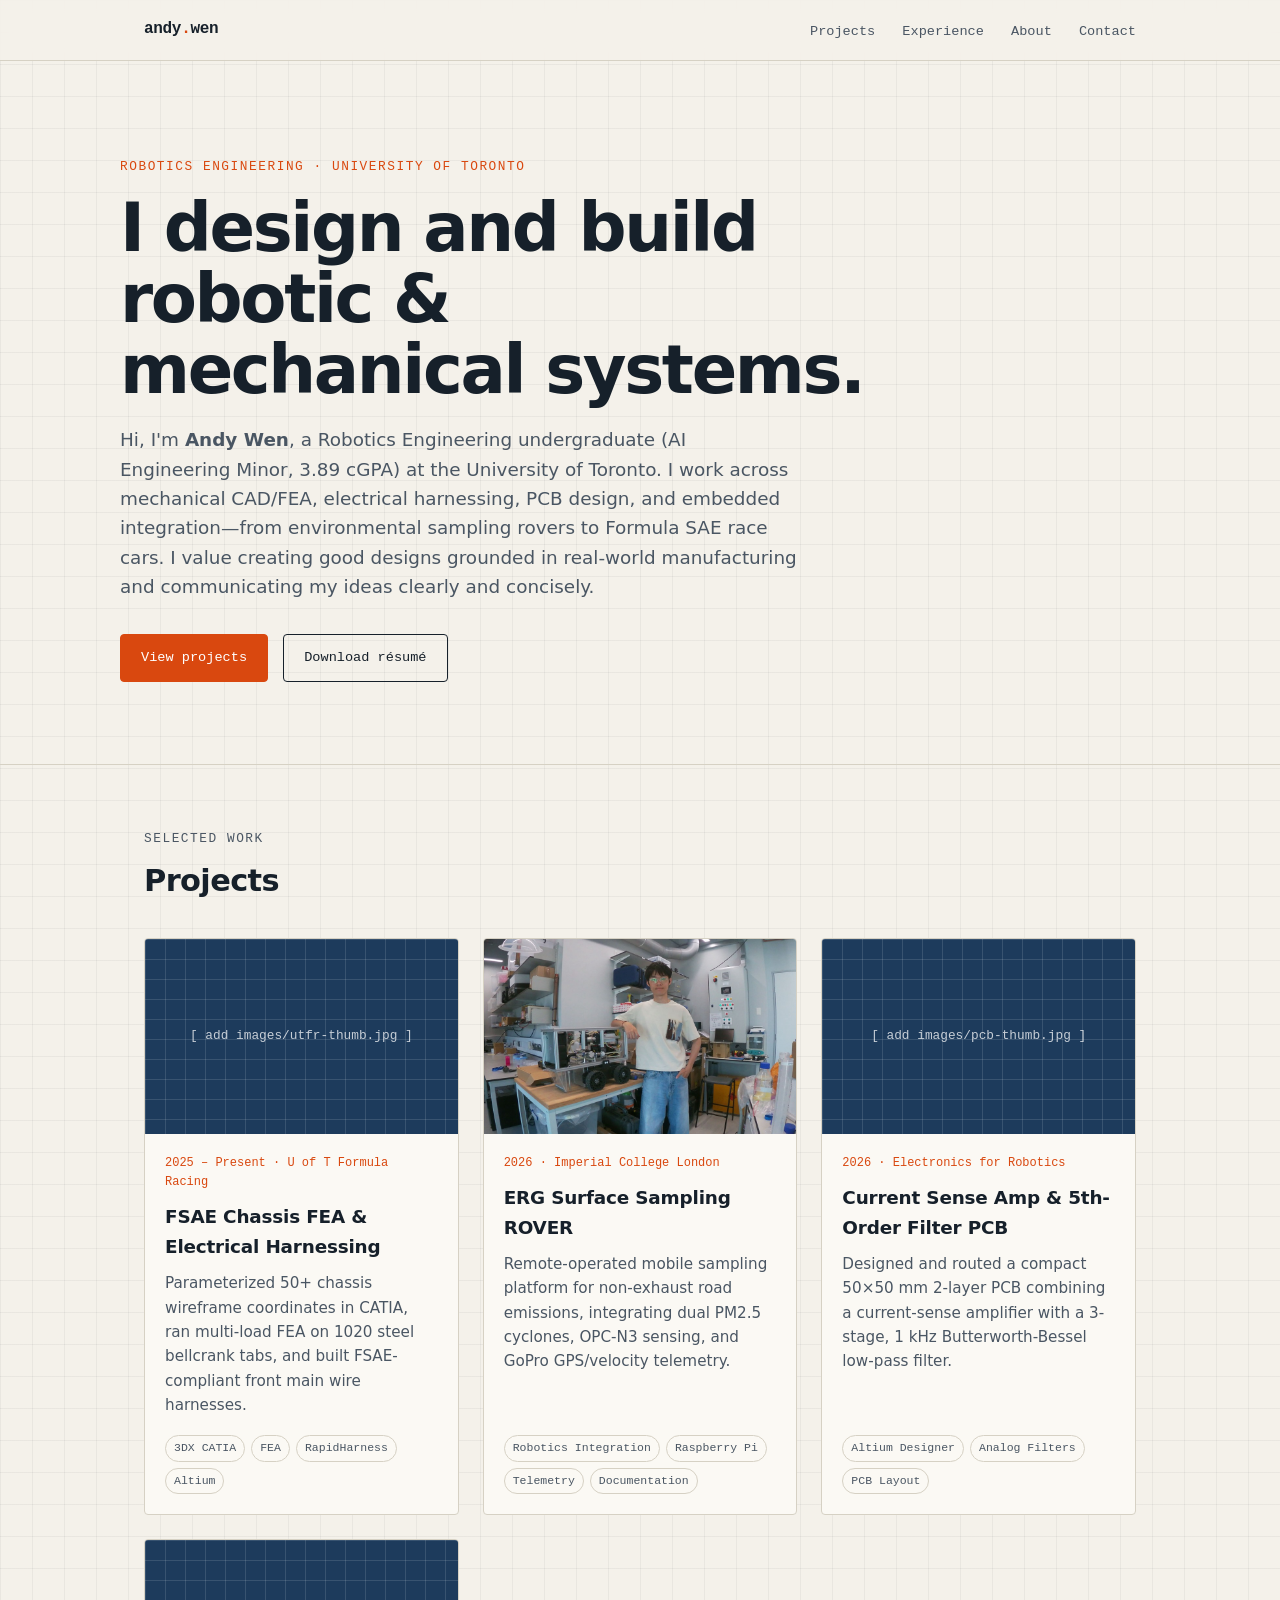
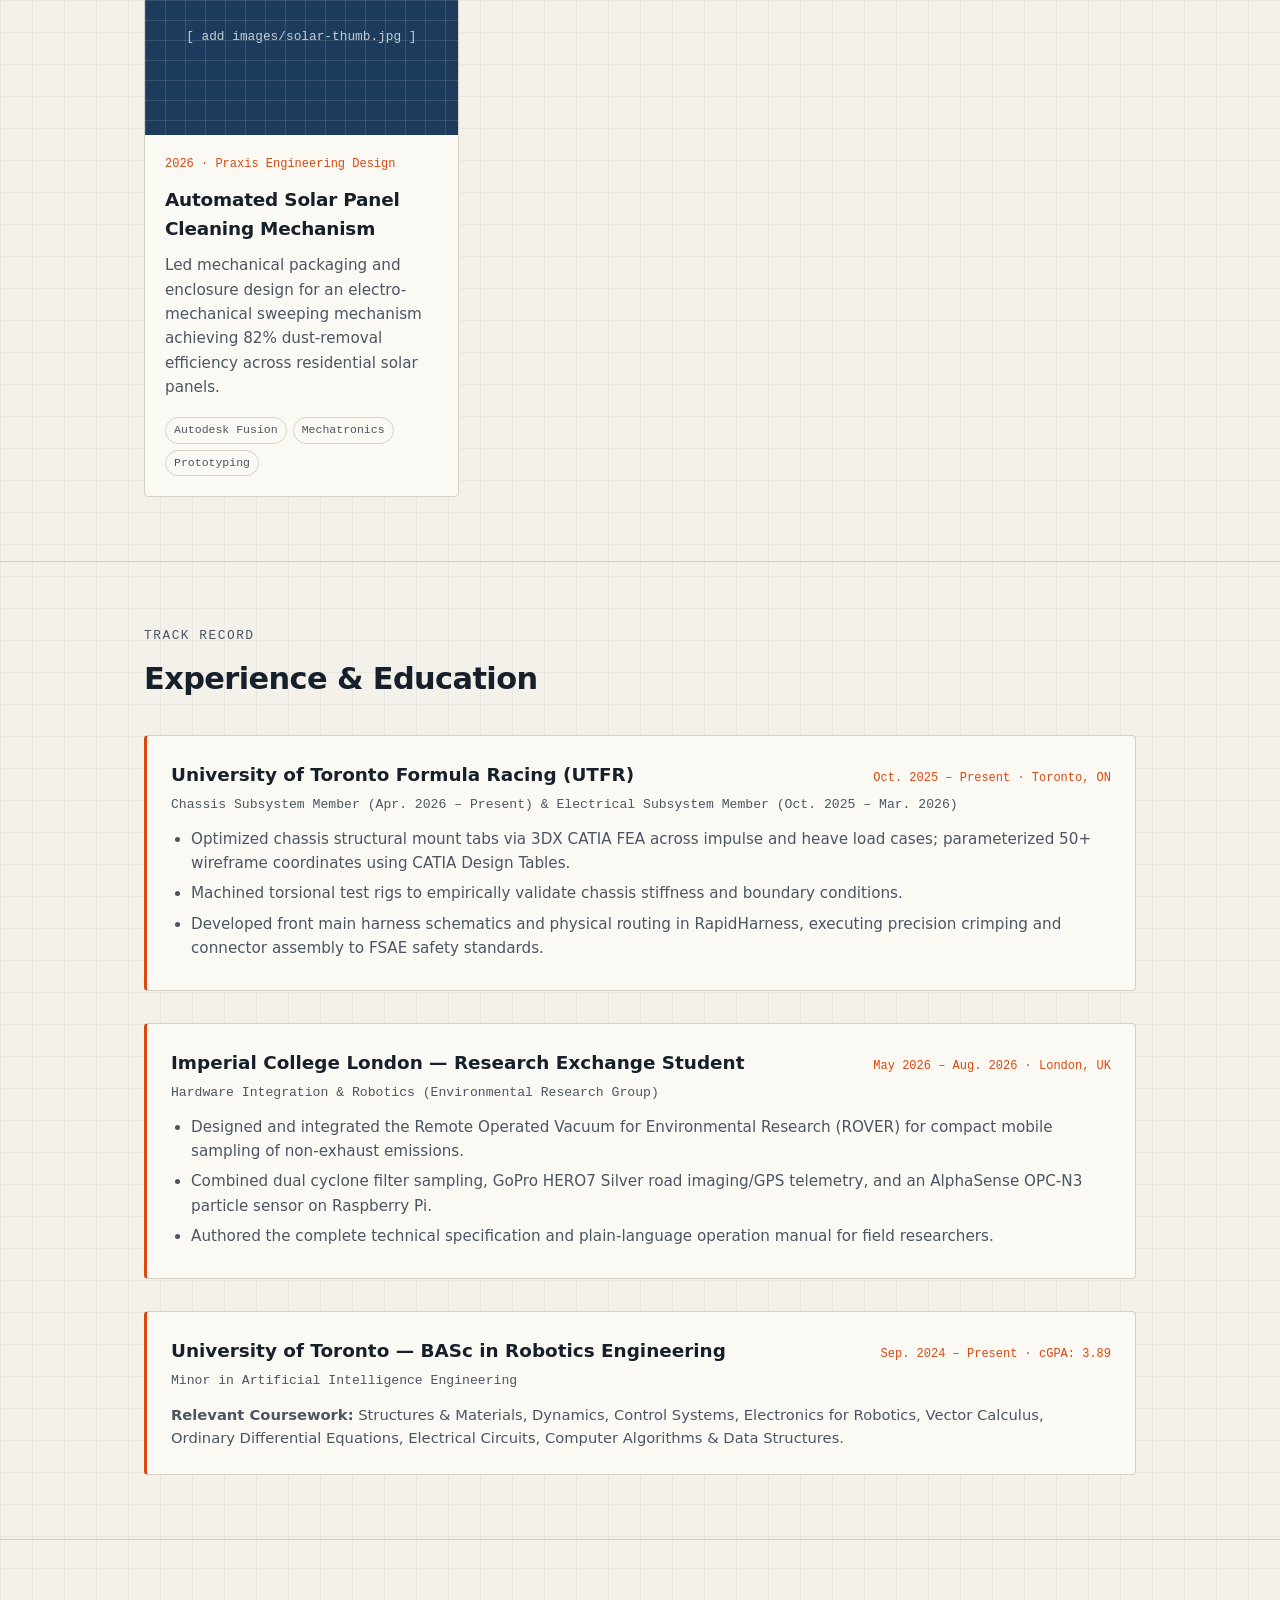
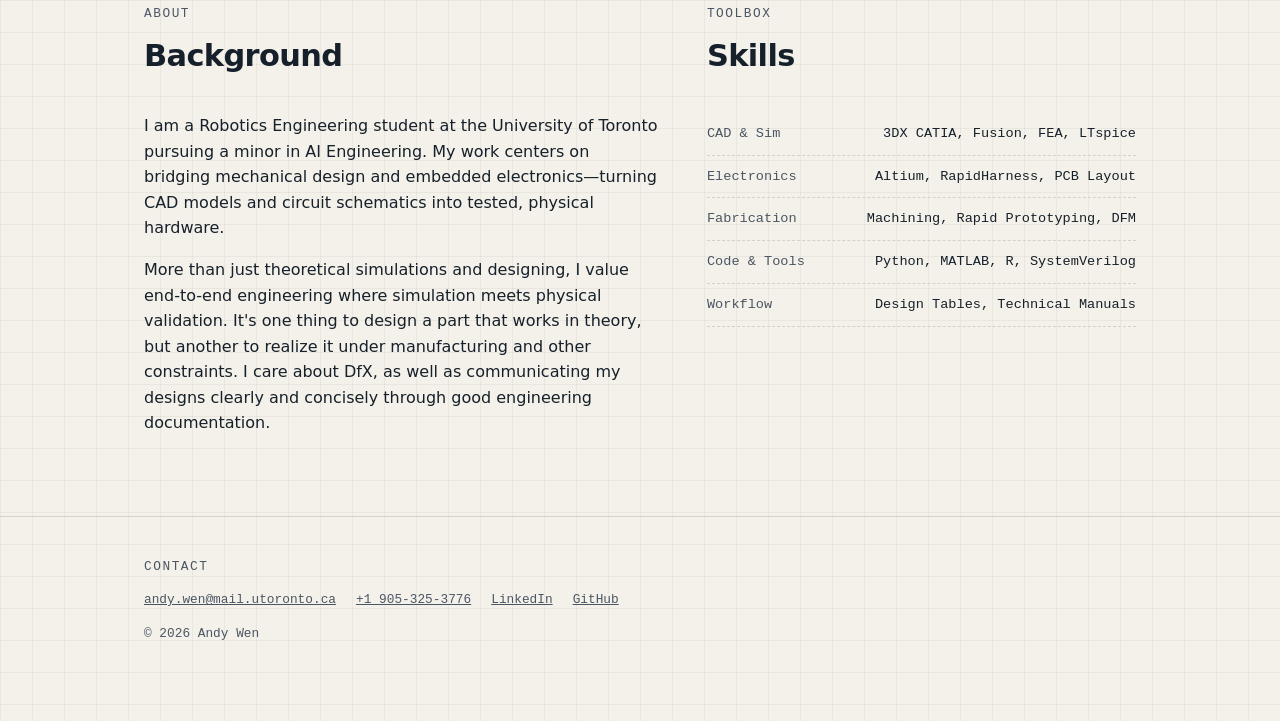
==== index.html @ 723d557e "Replace placeholder with actual rover thumbnail image" ====
<!doctype html>
<html lang="en">
<head>
  <meta charset="utf-8">
  <meta name="viewport" content="width=device-width, initial-scale=1">
  <title>Andy Wen | Robotics Engineering Portfolio</title>
  <meta name="description" content="Engineering portfolio of Andy Wen: Robotics Engineering & AI Minor at the University of Toronto. Mechanical design, FEA, electrical systems, and robotics.">
  <link rel="stylesheet" href="style.css">
</head>
<body>

<header class="site-header">
  <div class="wrap">
    <a class="logo" href="#top">andy<span>.</span>wen</a>
    <nav>
      <a href="#projects">Projects</a>
      <a href="#experience">Experience</a>
      <a href="#about">About</a>
      <a href="#contact">Contact</a>
    </nav>
  </div>
</header>

<main id="top">

  <!-- ===== HERO ===== -->
  <div class="wrap hero">
    <p class="eyebrow">Robotics Engineering · University of Toronto</p>
    <h1>I design and build robotic &amp; mechanical systems.</h1>
    <p class="lede">
      Hi, I'm <strong>Andy Wen</strong>, a Robotics Engineering undergraduate (AI Engineering Minor, 3.89 cGPA) at the University of Toronto.
      I work across mechanical CAD/FEA, electrical harnessing, PCB design, and embedded integration—from environmental sampling rovers to Formula SAE race cars.
      I value creating good designs grounded in real-world manufacturing and communicating my ideas clearly and concisely.
    </p>
    <a class="btn primary" href="#projects">View projects</a>
    <a class="btn" href="resume.pdf" target="_blank" rel="noopener">Download résumé</a>
  </div>

  <!-- ===== PROJECTS ===== -->
  <section id="projects">
    <div class="wrap">
      <p class="section-label">Selected work</p>
      <h2>Projects</h2>

      <div class="projects">

        <!-- Project 1: UTFR -->
        <a class="card" href="projects/utfr.html">
          <div class="thumb placeholder">[ add images/utfr-thumb.jpg ]</div>
          <div class="card-body">
            <span class="meta">2025 – Present · U of T Formula Racing</span>
            <h3>FSAE Chassis FEA &amp; Electrical Harnessing</h3>
            <p>Parameterized 50+ chassis wireframe coordinates in CATIA, ran multi-load FEA on 1020 steel bellcrank tabs, and built FSAE-compliant front main wire harnesses.</p>
            <div class="tags">
              <span class="tag">3DX CATIA</span>
              <span class="tag">FEA</span>
              <span class="tag">RapidHarness</span>
              <span class="tag">Altium</span>
            </div>
          </div>
        </a>
        
        <!-- Project 2: ROVER -->
        <a class="card" href="projects/rover.html">
          <div class="thumb"><img src="media/rover/images/rover-thumb.jpg" alt="Image of me standing next to the rover"></div>
          <div class="card-body">
            <span class="meta">2026 · Imperial College London</span>
            <h3>ERG Surface Sampling ROVER</h3>
            <p>Remote-operated mobile sampling platform for non-exhaust road emissions, integrating dual PM2.5 cyclones, OPC-N3 sensing, and GoPro GPS/velocity telemetry.</p>
            <div class="tags">
              <span class="tag">Robotics Integration</span>
              <span class="tag">Raspberry Pi</span>
              <span class="tag">Telemetry</span>
              <span class="tag">Documentation</span>
            </div>
          </div>
        </a>

        <!-- Project 3: PCB Design -->
        <a class="card" href="projects/lowpass-filter.html">
          <div class="thumb placeholder">[ add images/pcb-thumb.jpg ]</div>
          <div class="card-body">
            <span class="meta">2026 · Electronics for Robotics</span>
            <h3>Current Sense Amp &amp; 5th-Order Filter PCB</h3>
            <p>Designed and routed a compact 50×50 mm 2-layer PCB combining a current-sense amplifier with a 3-stage, 1 kHz Butterworth-Bessel low-pass filter.</p>
            <div class="tags">
              <span class="tag">Altium Designer</span>
              <span class="tag">Analog Filters</span>
              <span class="tag">PCB Layout</span>
            </div>
          </div>
        </a>
        
        <!-- Project 4: Solar Panel Cleaner -->
        <a class="card" href="projects/solar-cleaner.html">
          <div class="thumb placeholder">[ add images/solar-thumb.jpg ]</div>
          <div class="card-body">
            <span class="meta">2026 · Praxis Engineering Design</span>
            <h3>Automated Solar Panel Cleaning Mechanism</h3>
            <p>Led mechanical packaging and enclosure design for an electro-mechanical sweeping mechanism achieving 82% dust-removal efficiency across residential solar panels.</p>
            <div class="tags">
              <span class="tag">Autodesk Fusion</span>
              <span class="tag">Mechatronics</span>
              <span class="tag">Prototyping</span>
            </div>
          </div>
        </a>

      </div>
    </div>
  </section>

  <!-- ===== EXPERIENCE ===== -->
  <section id="experience">
    <div class="wrap">
      <p class="section-label">Track record</p>
      <h2>Experience &amp; Education</h2>

      <div class="timeline">      
        <div class="timeline-item">
          <div class="timeline-head">
            <h3>University of Toronto Formula Racing (UTFR)</h3>
            <span class="meta">Oct. 2025 – Present · Toronto, ON</span>
          </div>
          <p class="role-sub">Chassis Subsystem Member (Apr. 2026 – Present) &amp; Electrical Subsystem Member (Oct. 2025 – Mar. 2026)</p>
          <ul>
            <li>Optimized chassis structural mount tabs via 3DX CATIA FEA across impulse and heave load cases; parameterized 50+ wireframe coordinates using CATIA Design Tables.</li>
            <li>Machined torsional test rigs to empirically validate chassis stiffness and boundary conditions.</li>
            <li>Developed front main harness schematics and physical routing in RapidHarness, executing precision crimping and connector assembly to FSAE safety standards.</li>
          </ul>
        </div>

        <div class="timeline-item">
          <div class="timeline-head">
            <h3>Imperial College London — Research Exchange Student</h3>
            <span class="meta">May 2026 – Aug. 2026 · London, UK</span>
          </div>
          <p class="role-sub">Hardware Integration &amp; Robotics (Environmental Research Group)</p>
          <ul>
            <li>Designed and integrated the Remote Operated Vacuum for Environmental Research (ROVER) for compact mobile sampling of non-exhaust emissions.</li>
            <li>Combined dual cyclone filter sampling, GoPro HERO7 Silver road imaging/GPS telemetry, and an AlphaSense OPC-N3 particle sensor on Raspberry Pi.</li>
            <li>Authored the complete technical specification and plain-language operation manual for field researchers.</li>
          </ul>
        </div>

        <div class="timeline-item">
          <div class="timeline-head">
            <h3>University of Toronto — BASc in Robotics Engineering</h3>
            <span class="meta">Sep. 2024 – Present · cGPA: 3.89</span>
          </div>
          <p class="role-sub">Minor in Artificial Intelligence Engineering</p>
          <p class="coursework"><strong>Relevant Coursework:</strong> Structures &amp; Materials, Dynamics, Control Systems, Electronics for Robotics, Vector Calculus, Ordinary Differential Equations, Electrical Circuits, Computer Algorithms &amp; Data Structures.</p>
        </div>
      </div>
    </div>
  </section>

  <!-- ===== ABOUT ===== -->
  <section id="about">
    <div class="wrap two-col">
      <div>
        <p class="section-label">About</p>
        <h2>Background</h2>
        <p>
          I am a Robotics Engineering student at the University of Toronto pursuing a minor in AI Engineering. My work centers on bridging mechanical design and embedded electronics—turning CAD models and circuit schematics into tested, physical hardware.
        </p>
        <p>
          More than just theoretical simulations and designing, I value end-to-end engineering where simulation meets physical validation. It's one thing to design a part that works in theory, but another to realize it under manufacturing and other constraints. I care about DfX, as well as communicating my designs clearly and concisely through good engineering documentation.
        </p>
      </div>
      <div>
        <p class="section-label">Toolbox</p>
        <h2>Skills</h2>
        <ul class="skills">
          <li><span>CAD &amp; Sim</span><span>3DX CATIA, Fusion, FEA, LTspice</span></li>
          <li><span>Electronics</span><span>Altium, RapidHarness, PCB Layout</span></li>
          <li><span>Fabrication</span><span>Machining, Rapid Prototyping, DFM</span></li>
          <li><span>Code &amp; Tools</span><span>Python, MATLAB, R, SystemVerilog</span></li>
          <li><span>Workflow</span><span>Design Tables, Technical Manuals</span></li>
        </ul>
      </div>
    </div>
  </section>

</main>

<!-- ===== CONTACT / FOOTER ===== -->
<footer id="contact">
  <div class="wrap">
    <p class="section-label">Contact</p>
    <p class="contact-links">
      <a href="mailto:andy.wen@mail.utoronto.ca">andy.wen@mail.utoronto.ca</a>
      <a href="tel:+19053253776">+1 905-325-3776</a>
      <a href="https://www.linkedin.com/in/yihan-wen" target="_blank" rel="noopener">LinkedIn</a>
      <a href="https://github.com/AndyWen06" target="_blank" rel="noopener">GitHub</a>
    </p>
    <p>© 2026 Andy Wen</p>
  </div>
</footer>

</body>
</html>
---- style.css ----
/* ---------- Theme tokens (edit these to re-skin the whole site) ---------- */
:root {
  --bg: #f4f1ea;
  --bg-elev: #fbf9f4;
  --ink: #16202a;
  --ink-soft: #4a5663;
  --line: #d6d1c4;
  --accent: #d9480f;      /* safety orange */
  --accent-ink: #ffffff;
  --grid: rgba(22, 32, 42, 0.05);
  --mono: ui-monospace, "SF Mono", "JetBrains Mono", Menlo, Consolas, monospace;
  --sans: "Inter", system-ui, -apple-system, "Segoe UI", Roboto, sans-serif;
  --radius: 4px;
}

@media (prefers-color-scheme: dark) {
  :root {
    --bg: #0f1620;
    --bg-elev: #151f2b;
    --ink: #e8edf2;
    --ink-soft: #9aa7b5;
    --line: #26323f;
    --accent: #ff7a3d;
    --accent-ink: #0f1620;
    --grid: rgba(255, 255, 255, 0.045);
  }
}

* { box-sizing: border-box; }
html { scroll-behavior: smooth; }

body {
  margin: 0;
  background-color: var(--bg);
  background-image:
    linear-gradient(var(--grid) 1px, transparent 1px),
    linear-gradient(90deg, var(--grid) 1px, transparent 1px);
  background-size: 32px 32px;
  color: var(--ink);
  font-family: var(--sans);
  line-height: 1.6;
  -webkit-font-smoothing: antialiased;
}

a { color: inherit; }
img { max-width: 100%; display: block; }

.wrap { max-width: 1040px; margin: 0 auto; padding: 0 24px; }

/* ---------- Header ---------- */
.site-header {
  position: sticky; top: 0; z-index: 10;
  background: color-mix(in srgb, var(--bg) 88%, transparent);
  backdrop-filter: blur(8px);
  border-bottom: 1px solid var(--line);
}
.site-header .wrap {
  display: flex; align-items: center; justify-content: space-between;
  height: 60px;
}
.logo { font-family: var(--mono); font-weight: 700; text-decoration: none; letter-spacing: -0.02em; }
.logo span { color: var(--accent); }
nav a {
  font-family: var(--mono); font-size: 0.85rem; text-decoration: none;
  margin-left: 22px; color: var(--ink-soft);
}
nav a:hover { color: var(--accent); }

/* ---------- Hero ---------- */
.hero { padding: 96px 0 72px; }
.eyebrow {
  font-family: var(--mono); font-size: 0.8rem; color: var(--accent);
  text-transform: uppercase; letter-spacing: 0.12em; margin: 0 0 16px;
}
.hero h1 {
  font-size: clamp(2.4rem, 6vw, 4.2rem);
  line-height: 1.05; letter-spacing: -0.035em; margin: 0 0 20px; max-width: 16ch;
}
.hero p.lede { font-size: 1.15rem; color: var(--ink-soft); max-width: 58ch; margin: 0 0 32px; }

.btn {
  display: inline-block; font-family: var(--mono); font-size: 0.85rem;
  padding: 12px 20px; border-radius: var(--radius); text-decoration: none;
  border: 1px solid var(--ink); margin-right: 10px; margin-bottom: 10px;
  transition: transform .15s, background .15s;
}
.btn.primary { background: var(--accent); border-color: var(--accent); color: var(--accent-ink); }
.btn:hover { transform: translateY(-2px); }

/* ---------- Sections ---------- */
section { padding: 64px 0; border-top: 1px solid var(--line); }
.section-label {
  font-family: var(--mono); font-size: 0.8rem; color: var(--ink-soft);
  text-transform: uppercase; letter-spacing: 0.12em; margin: 0 0 8px;
}
h2 { font-size: 1.9rem; letter-spacing: -0.02em; margin: 0 0 32px; }

/* ---------- Project cards ---------- */
.projects { display: grid; grid-template-columns: repeat(auto-fill, minmax(300px, 1fr)); gap: 24px; }
.card {
  display: flex; flex-direction: column; text-decoration: none;
  background: var(--bg-elev); border: 1px solid var(--line); border-radius: var(--radius);
  overflow: hidden; transition: transform .2s, border-color .2s, box-shadow .2s;
}
.card:hover { transform: translateY(-4px); border-color: var(--accent); box-shadow: 0 10px 30px -12px rgba(0,0,0,.25); }

.thumb {
  aspect-ratio: 16 / 10; background: var(--line); position: relative; overflow: hidden;
}
.thumb img { width: 100%; height: 100%; object-fit: cover; }
.thumb.placeholder {
  background:
    linear-gradient(rgba(255,255,255,.12) 1px, transparent 1px),
    linear-gradient(90deg, rgba(255,255,255,.12) 1px, transparent 1px),
    #1d3b5c;
  background-size: 20px 20px;
  display: grid; place-items: center;
  font-family: var(--mono); color: rgba(255,255,255,.75); font-size: .8rem;
  padding: 12px; text-align: center;
}

.card-body { padding: 20px; display: flex; flex-direction: column; gap: 10px; flex: 1; }
.card h3 { margin: 0; font-size: 1.15rem; letter-spacing: -0.01em; }
.card p { margin: 0; color: var(--ink-soft); font-size: .95rem; }
.meta { font-family: var(--mono); font-size: .75rem; color: var(--accent); }
.tags { display: flex; flex-wrap: wrap; gap: 6px; margin-top: auto; padding-top: 8px; }
.tag {
  font-family: var(--mono); font-size: .72rem; padding: 3px 8px;
  border: 1px solid var(--line); border-radius: 999px; color: var(--ink-soft);
}

/* ---------- Experience timeline ---------- */
.timeline { display: flex; flex-direction: column; gap: 32px; }
.timeline-item {
  background: var(--bg-elev);
  border: 1px solid var(--line);
  border-left: 3px solid var(--accent);
  border-radius: var(--radius);
  padding: 24px;
}
.timeline-head {
  display: flex; justify-content: space-between; align-items: baseline;
  flex-wrap: wrap; gap: 8px; margin-bottom: 4px;
}
.timeline-head h3 { margin: 0; font-size: 1.15rem; }
.role-sub { font-family: var(--mono); font-size: .82rem; color: var(--ink-soft); margin: 0 0 12px; }
.timeline-item ul { margin: 0; padding-left: 20px; color: var(--ink-soft); font-size: .95rem; }
.timeline-item li { margin-bottom: 6px; }
.coursework { margin: 0; font-size: .92rem; color: var(--ink-soft); }

/* ---------- About / skills ---------- */
.two-col { display: grid; grid-template-columns: 1.2fr 1fr; gap: 48px; }
.skills { list-style: none; padding: 0; margin: 0; }
.skills li { padding: 10px 0; border-bottom: 1px dashed var(--line); font-family: var(--mono); font-size: .85rem; display: flex; justify-content: space-between; gap: 12px; }
.skills li span:first-child { color: var(--ink-soft); flex-shrink: 0; }
.skills li span:last-child { text-align: right; }

/* ---------- Footer ---------- */
footer { padding: 40px 0 64px; border-top: 1px solid var(--line); font-family: var(--mono); font-size: .8rem; color: var(--ink-soft); }
.contact-links { display: flex; flex-wrap: wrap; gap: 20px; }

/* ---------- Project detail page ---------- */
.project-hero { padding: 72px 0 32px; }
.project-hero h1 { font-size: clamp(2rem, 5vw, 3.2rem); letter-spacing: -0.03em; line-height: 1.1; margin: 0 0 16px; }
.back { font-family: var(--mono); font-size: .85rem; text-decoration: none; color: var(--ink-soft); }
.back:hover { color: var(--accent); }
.specs { width: 100%; border-collapse: collapse; font-family: var(--mono); font-size: .88rem; margin: 8px 0 24px; }
.specs th, .specs td { text-align: left; padding: 10px 12px; border-bottom: 1px solid var(--line); }
.specs th { color: var(--ink-soft); font-weight: 500; width: 38%; }
.prose { max-width: 72ch; }
.prose h2 { font-size: 1.4rem; margin: 40px 0 12px; }
.prose ul { color: var(--ink-soft); padding-left: 20px; }
.prose li { margin-bottom: 8px; }
.gallery { display: grid; grid-template-columns: repeat(auto-fill, minmax(260px, 1fr)); gap: 16px; margin: 24px 0; }
figure { margin: 0; }
figcaption { font-family: var(--mono); font-size: .75rem; color: var(--ink-soft); margin-top: 6px; }

@media (max-width: 720px) {
  .two-col { grid-template-columns: 1fr; gap: 32px; }
  nav a { margin-left: 14px; }
  .hero { padding: 64px 0 48px; }
}
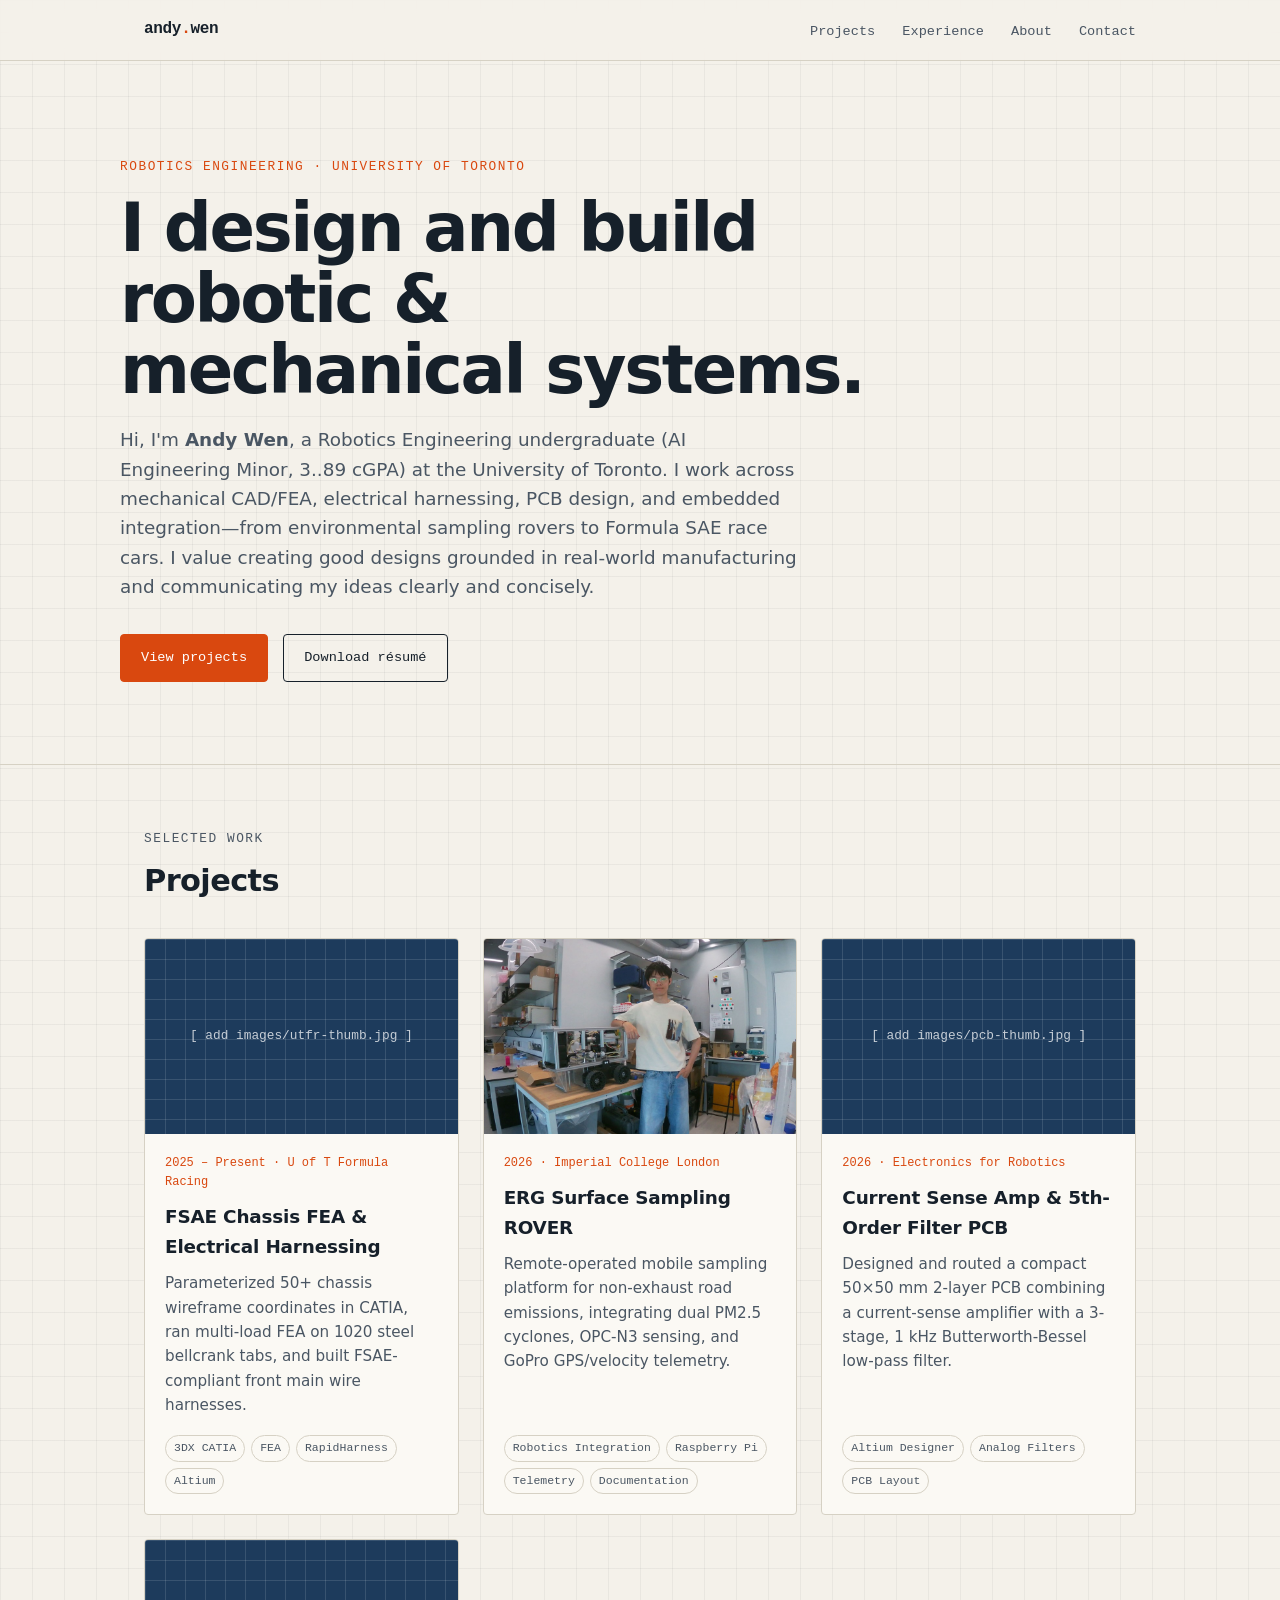
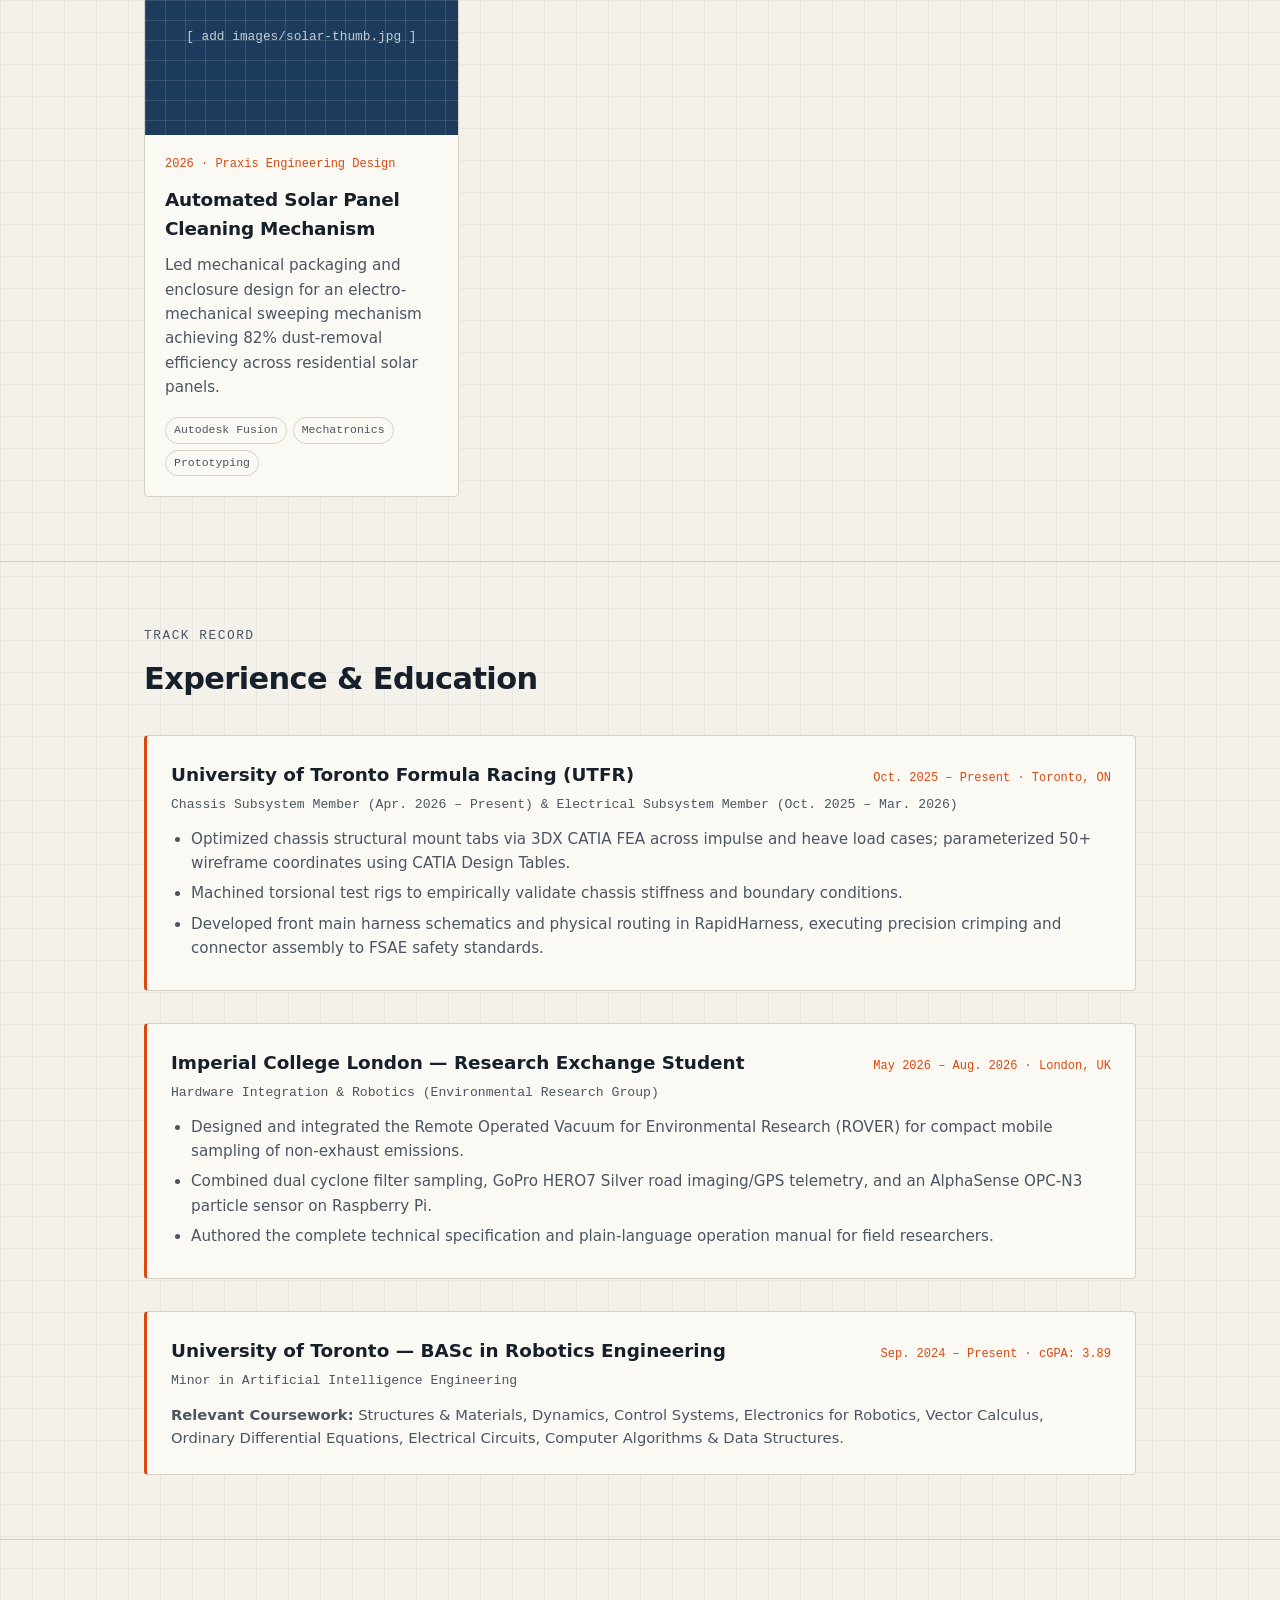
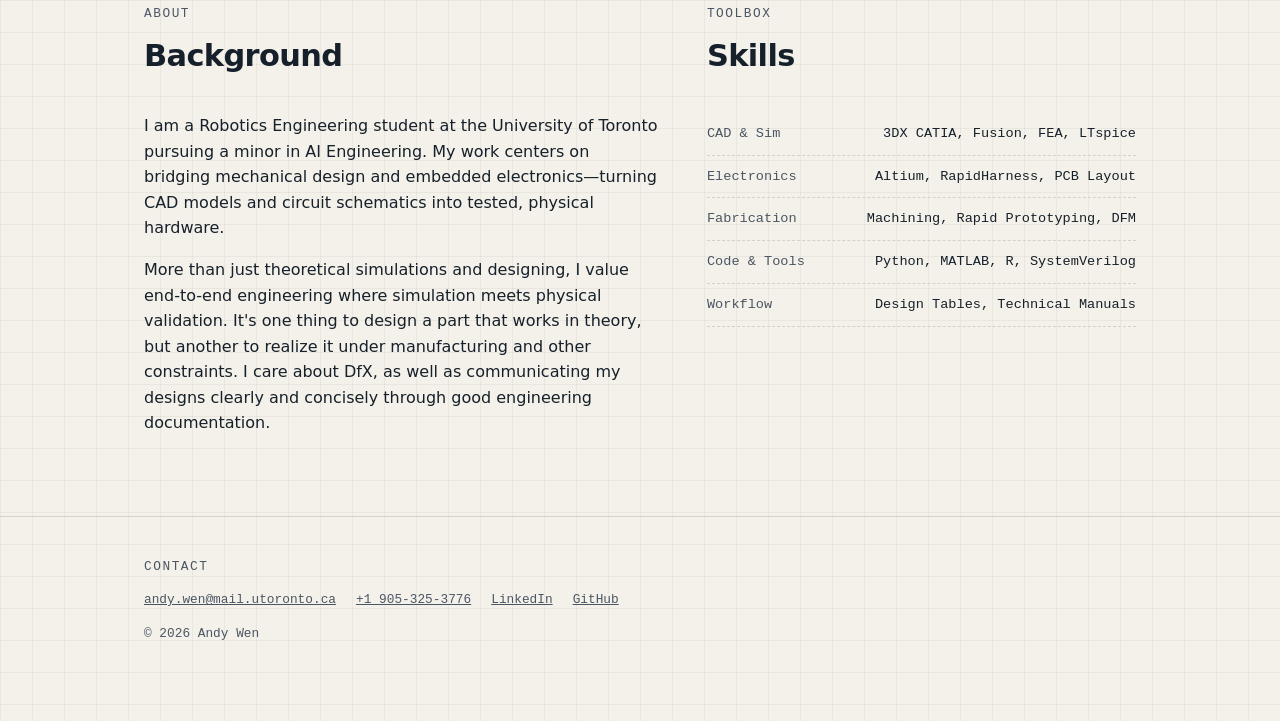
==== commit fe63c0f3: "Fix typo in introduction paragraph" ====
--- a/index.html
+++ b/index.html
@@ -28,7 +28,7 @@
     <p class="eyebrow">Robotics Engineering · University of Toronto</p>
     <h1>I design and build robotic &amp; mechanical systems.</h1>
     <p class="lede">
-      Hi, I'm <strong>Andy Wen</strong>, a Robotics Engineering undergraduate (AI Engineering Minor, 3.89 cGPA) at the University of Toronto.
+      Hi, I'm <strong>Andy Wen</strong>, a Robotics Engineering undergraduate (AI Engineering Minor, 3..89 cGPA) at the University of Toronto.
       I work across mechanical CAD/FEA, electrical harnessing, PCB design, and embedded integration—from environmental sampling rovers to Formula SAE race cars.
       I value creating good designs grounded in real-world manufacturing and communicating my ideas clearly and concisely.
     </p>
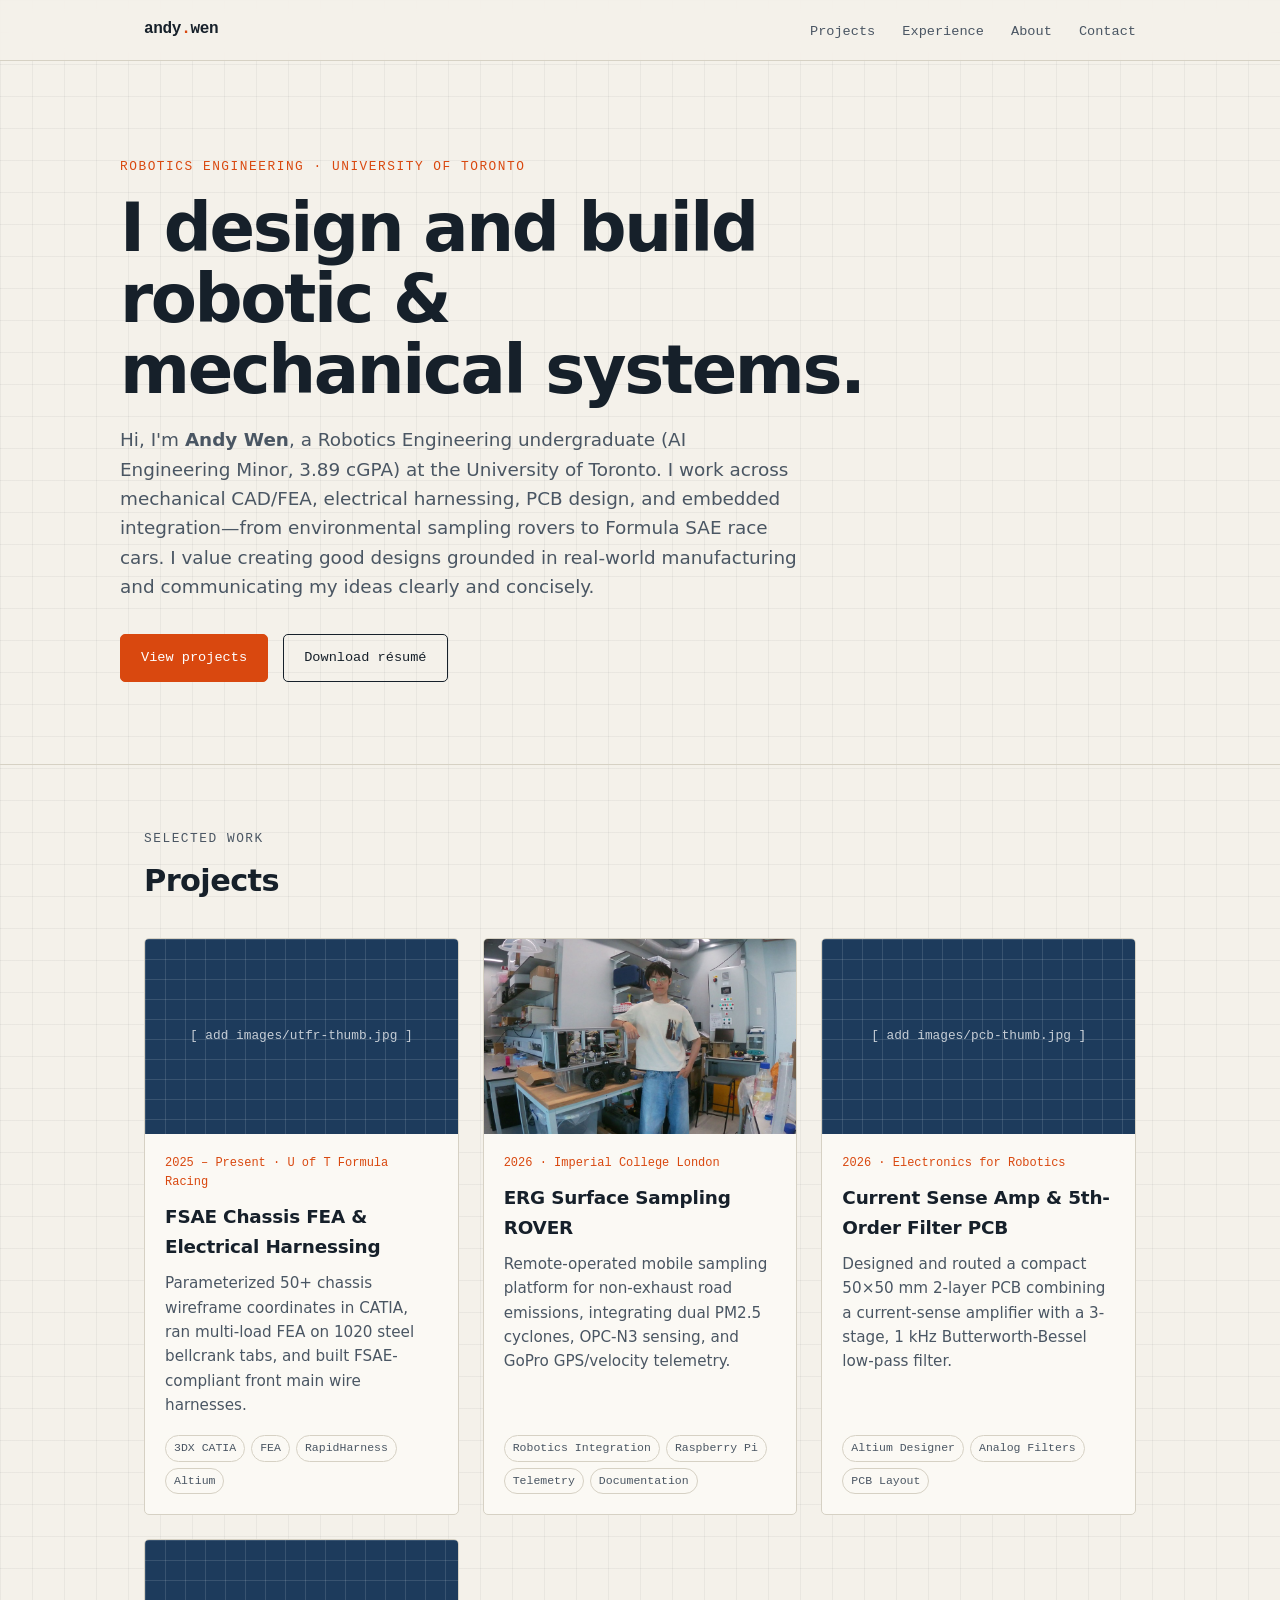
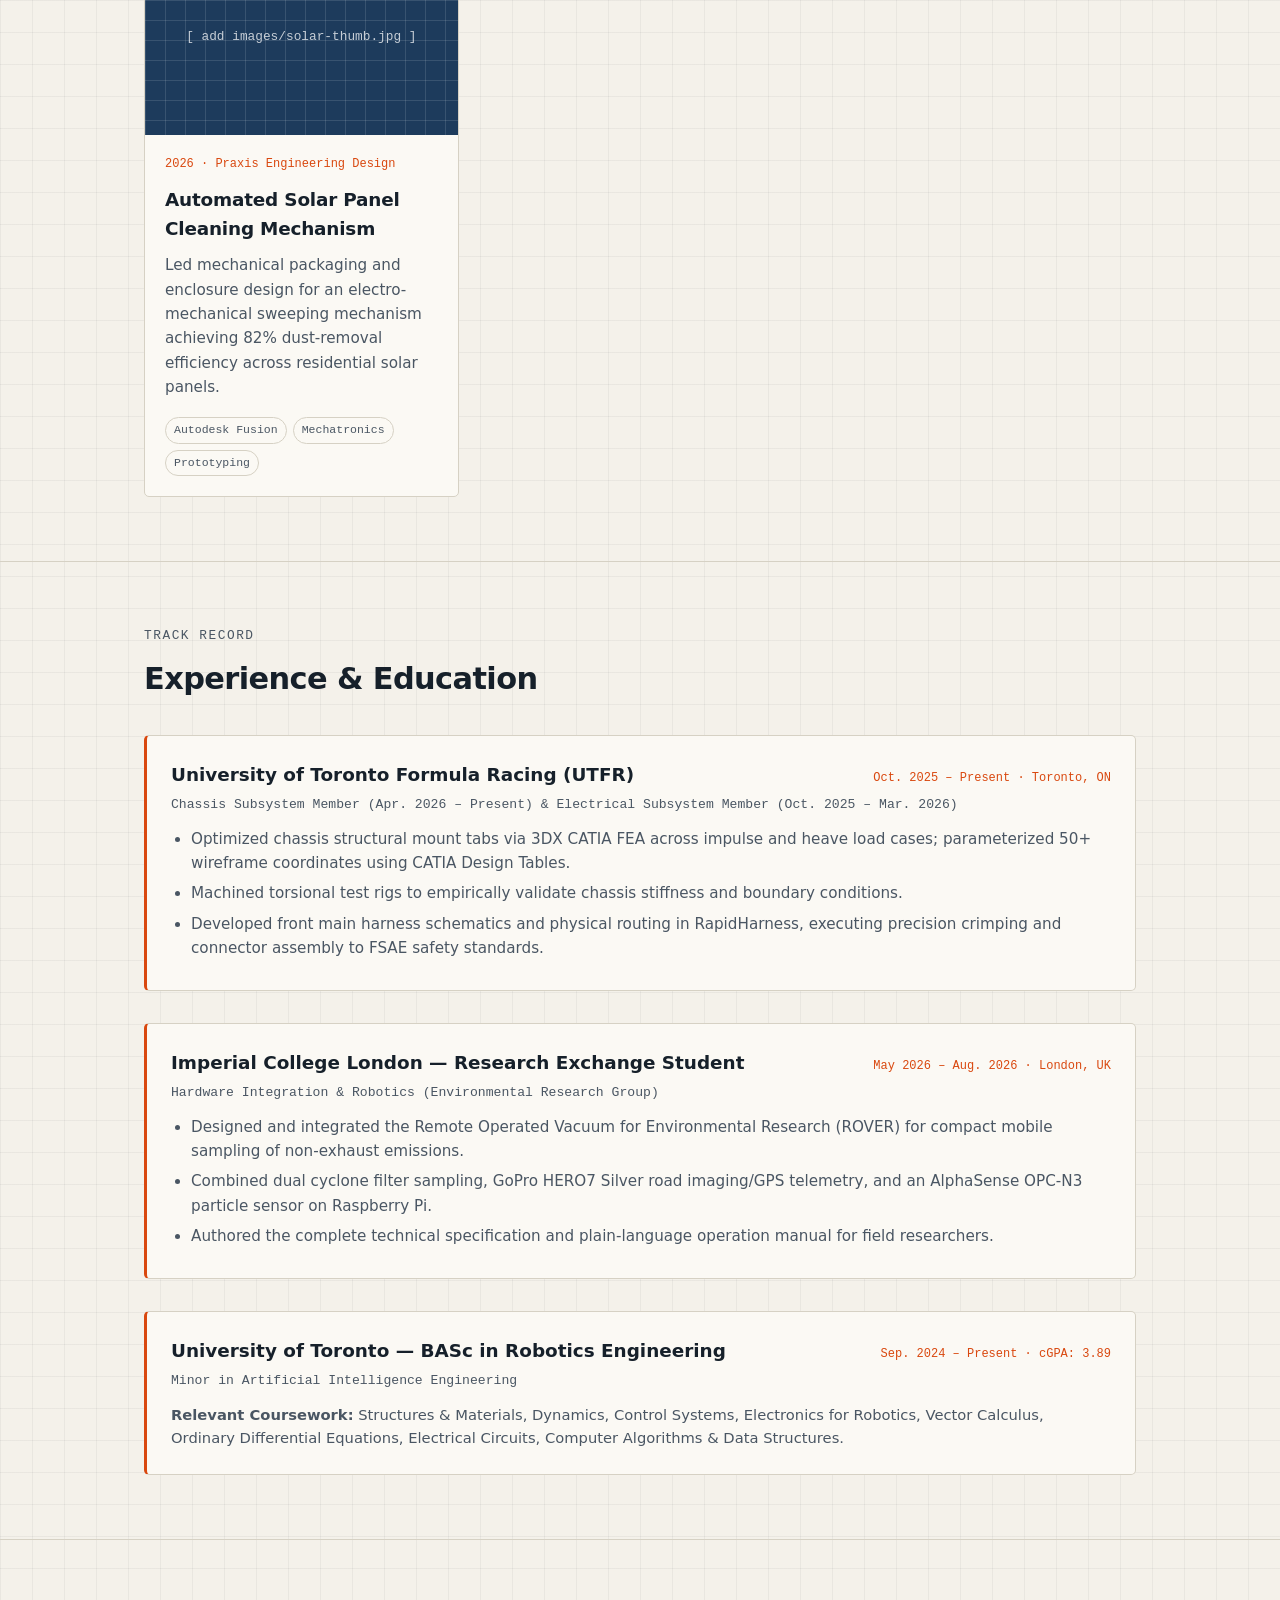
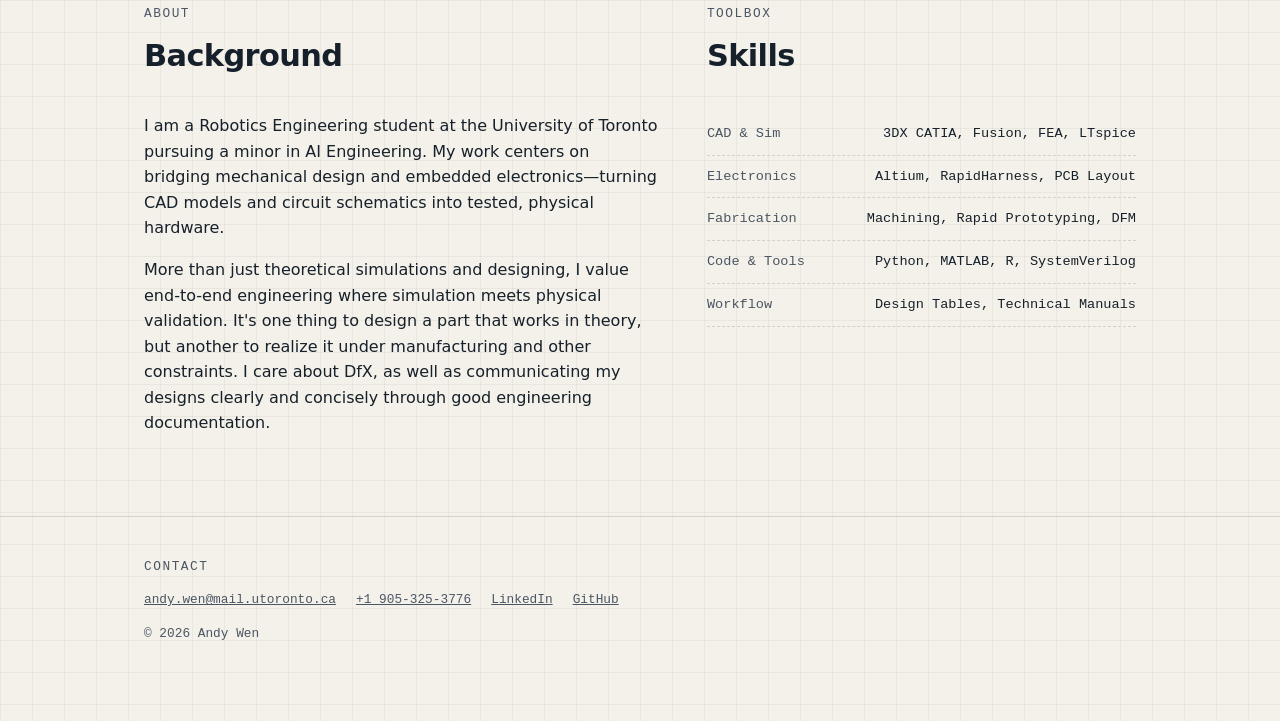
==== commit 7448ce37: "Fix GPA formatting in introduction paragraph" ====
--- a/index.html
+++ b/index.html
@@ -28,7 +28,7 @@
     <p class="eyebrow">Robotics Engineering · University of Toronto</p>
     <h1>I design and build robotic &amp; mechanical systems.</h1>
     <p class="lede">
-      Hi, I'm <strong>Andy Wen</strong>, a Robotics Engineering undergraduate (AI Engineering Minor, 3..89 cGPA) at the University of Toronto.
+      Hi, I'm <strong>Andy Wen</strong>, a Robotics Engineering undergraduate (AI Engineering Minor, 3.89 cGPA) at the University of Toronto.
       I work across mechanical CAD/FEA, electrical harnessing, PCB design, and embedded integration—from environmental sampling rovers to Formula SAE race cars.
       I value creating good designs grounded in real-world manufacturing and communicating my ideas clearly and concisely.
     </p>
--- a/style.css
+++ b/style.css
@@ -10,7 +10,7 @@
   --grid: rgba(22, 32, 42, 0.05);
   --mono: ui-monospace, "SF Mono", "JetBrains Mono", Menlo, Consolas, monospace;
   --sans: "Inter", system-ui, -apple-system, "Segoe UI", Roboto, sans-serif;
-  --radius: 4px;
+  --radius: 5px;
 }
 
 @media (prefers-color-scheme: dark) {
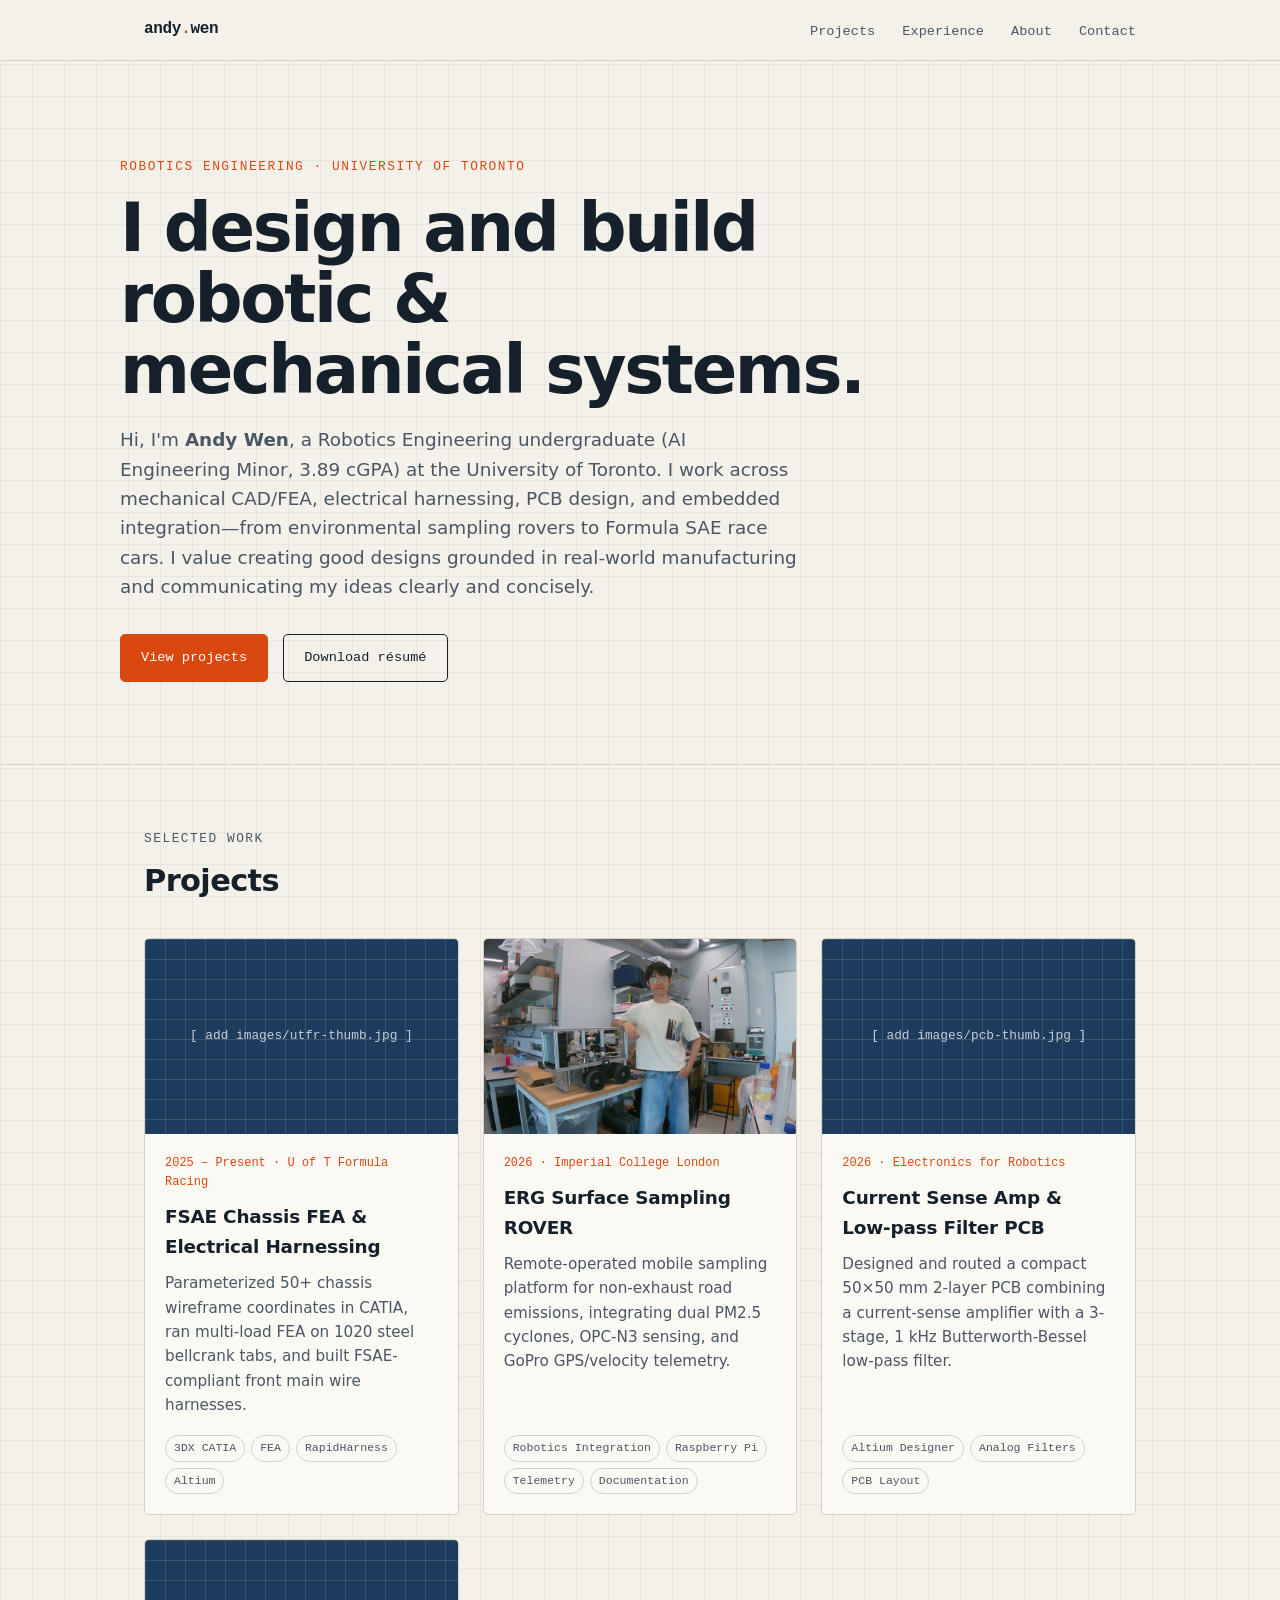
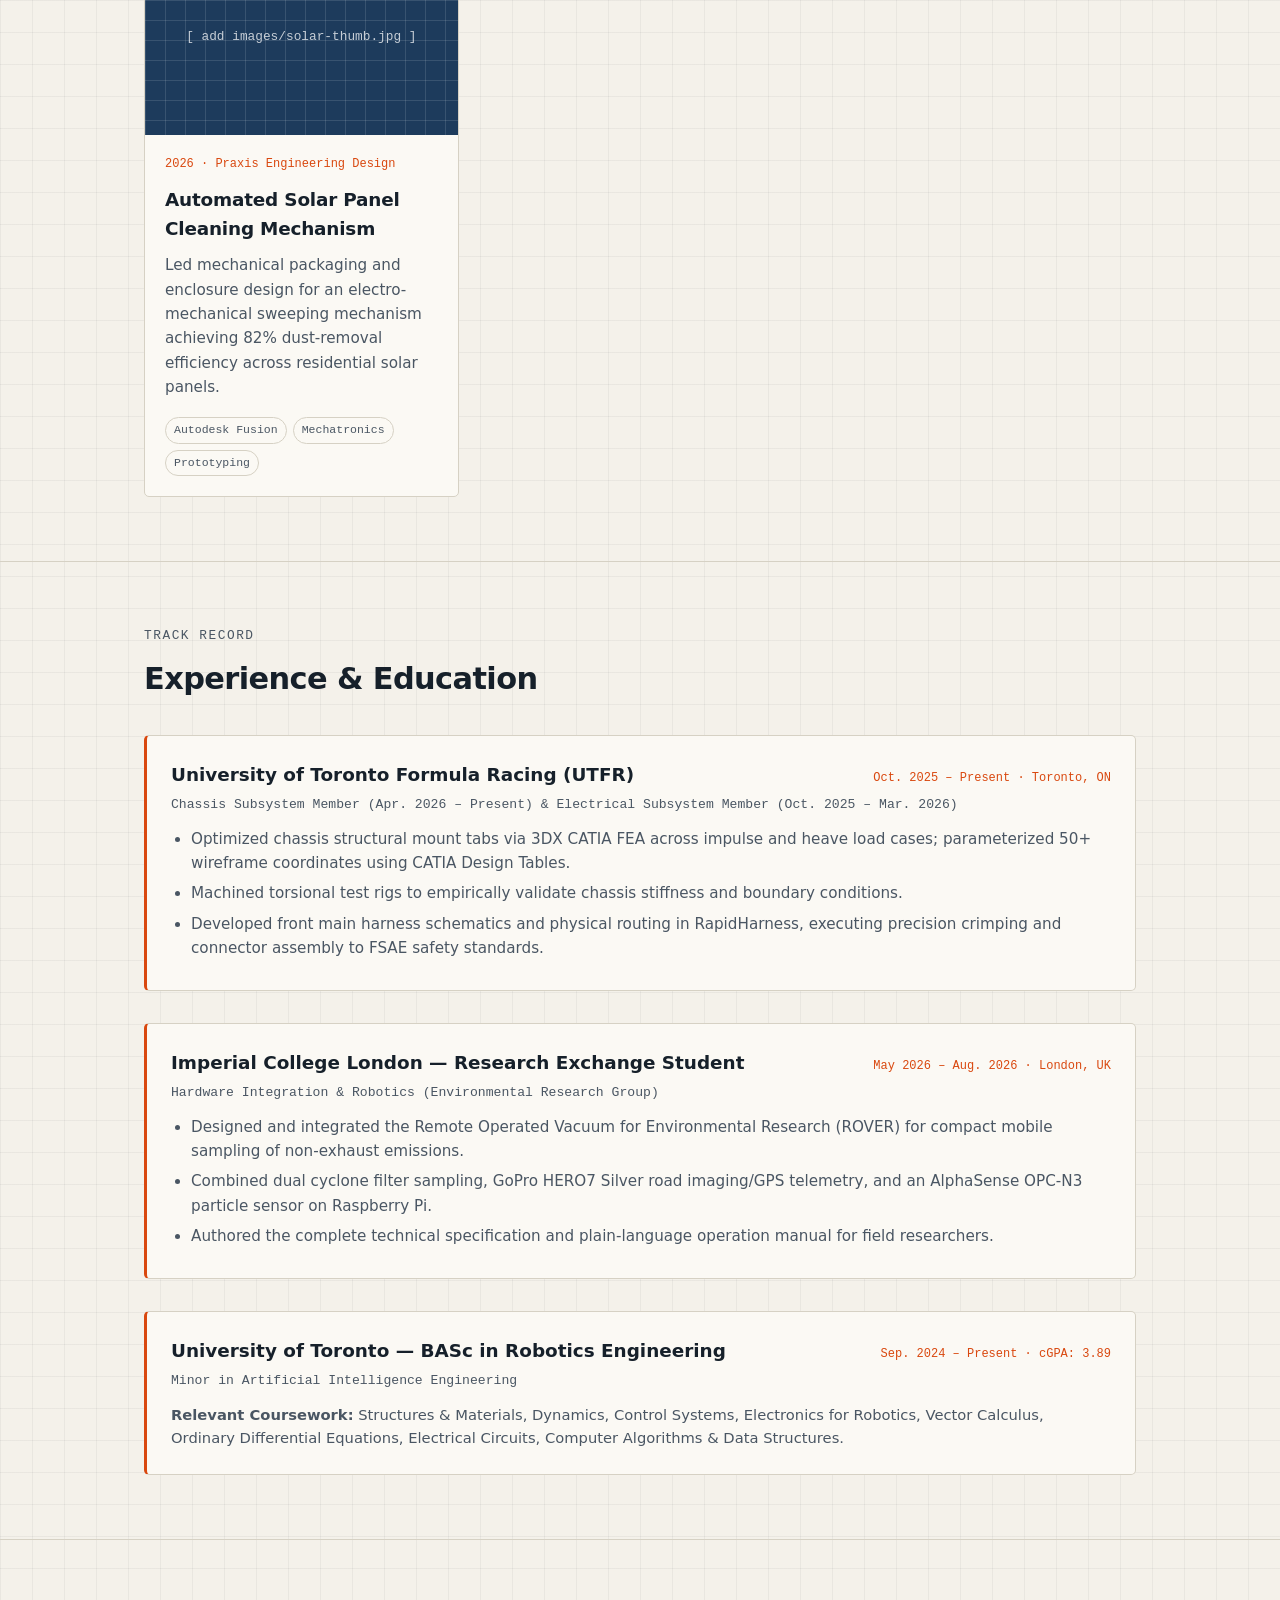
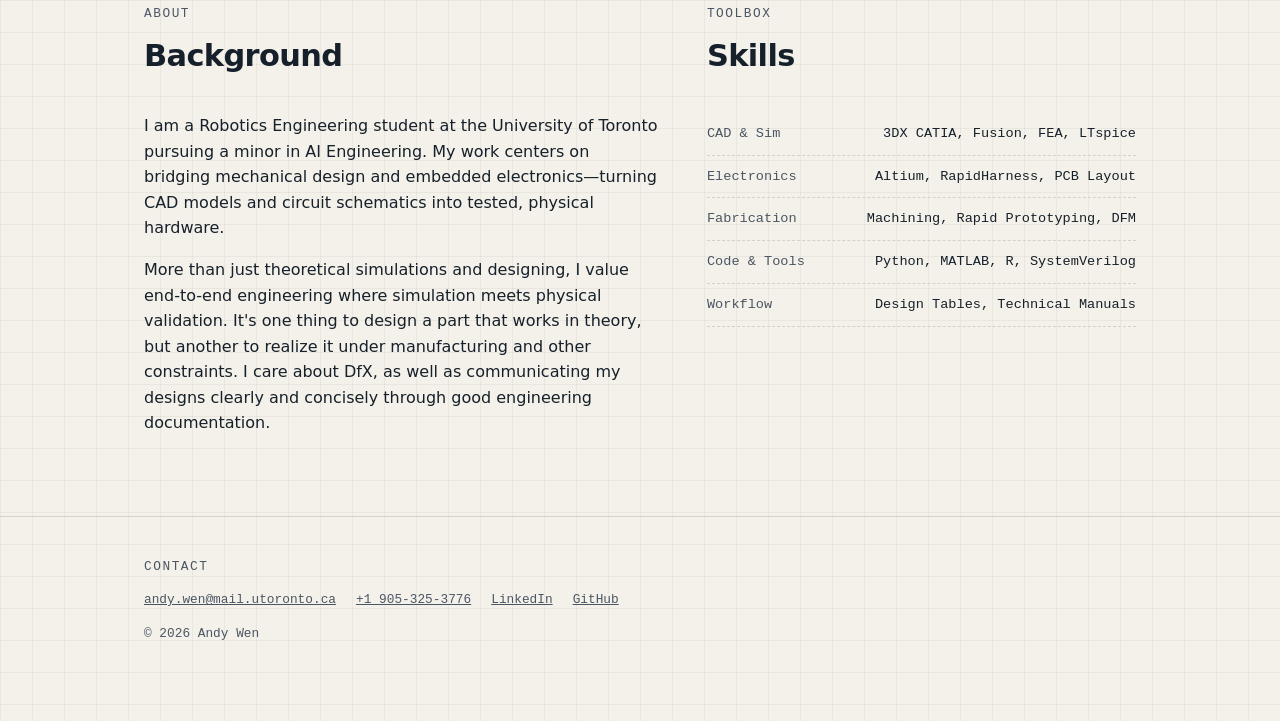
==== commit 7c4f5583: "Update project title to Low-pass Filter PCB" ====
--- a/index.html
+++ b/index.html
@@ -81,7 +81,7 @@
           <div class="thumb placeholder">[ add images/pcb-thumb.jpg ]</div>
           <div class="card-body">
             <span class="meta">2026 · Electronics for Robotics</span>
-            <h3>Current Sense Amp &amp; 5th-Order Filter PCB</h3>
+            <h3>Current Sense Amp &amp; Low-pass Filter PCB</h3>
             <p>Designed and routed a compact 50×50 mm 2-layer PCB combining a current-sense amplifier with a 3-stage, 1 kHz Butterworth-Bessel low-pass filter.</p>
             <div class="tags">
               <span class="tag">Altium Designer</span>
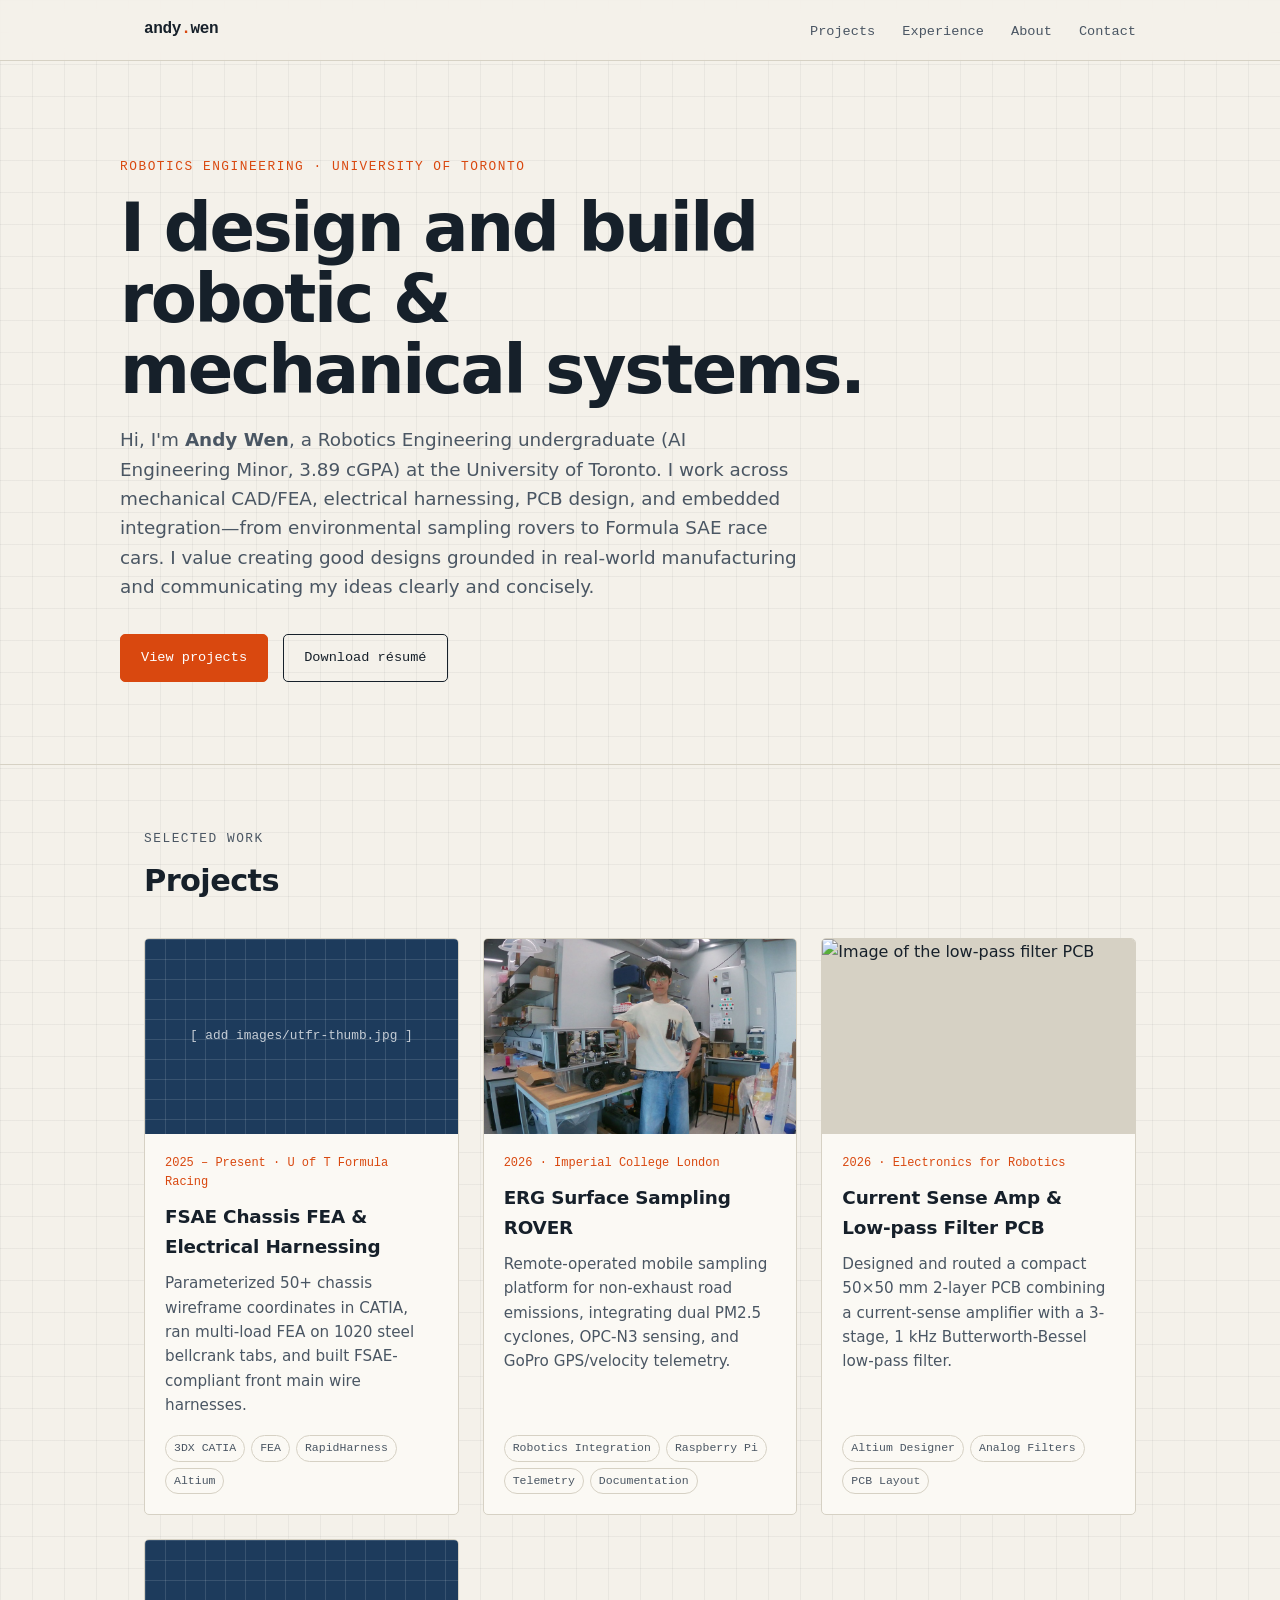
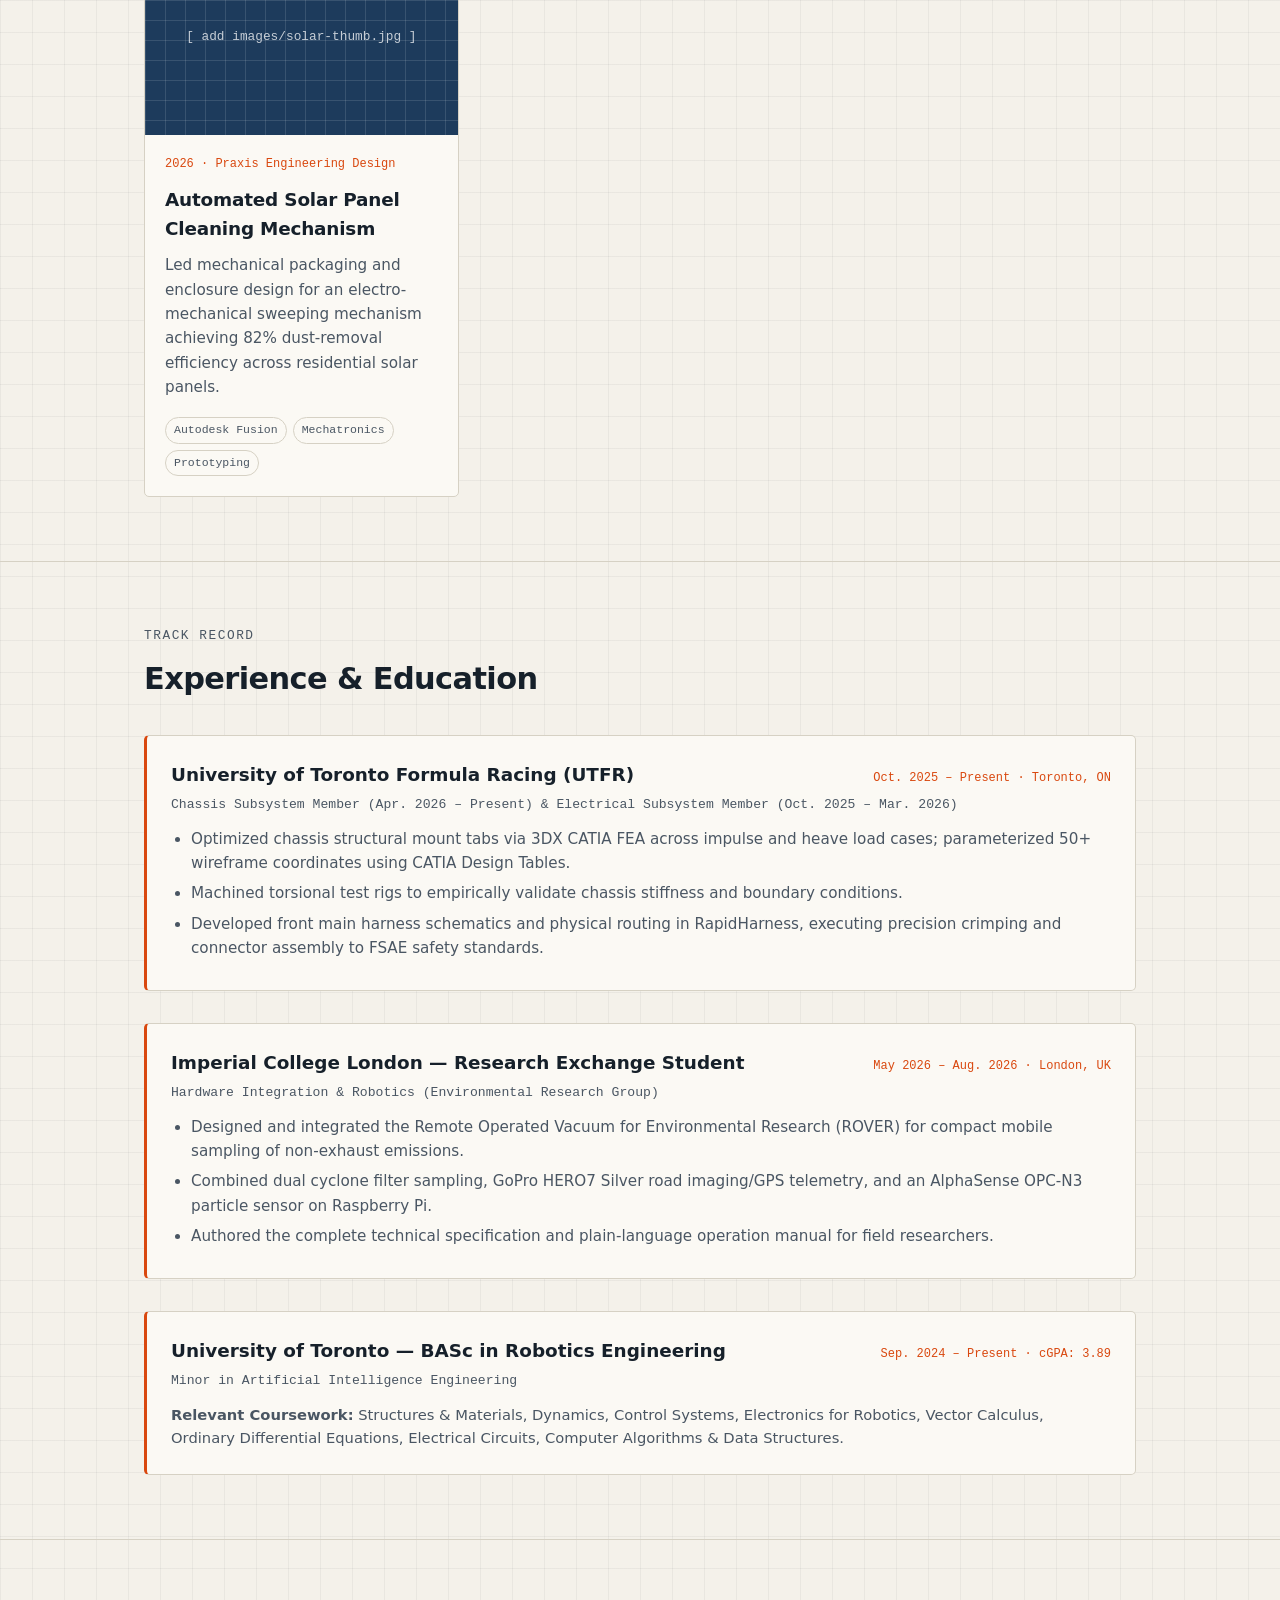
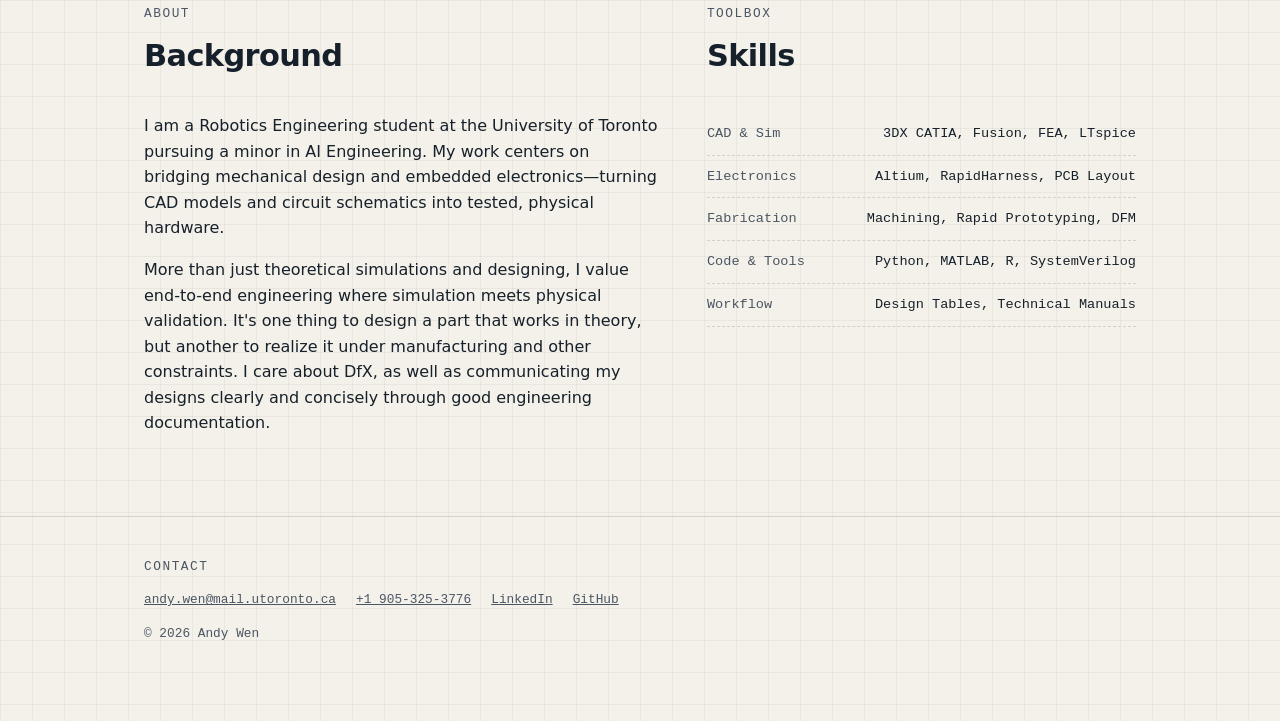
==== commit bbb37f81: "Update PCB design project thumbnail image" ====
--- a/index.html
+++ b/index.html
@@ -78,7 +78,7 @@
 
         <!-- Project 3: PCB Design -->
         <a class="card" href="projects/lowpass-filter.html">
-          <div class="thumb placeholder">[ add images/pcb-thumb.jpg ]</div>
+          <div class="thumb"><img src="media/filter/images/board.jpg" alt="Image of the low-pass filter PCB"></div>
           <div class="card-body">
             <span class="meta">2026 · Electronics for Robotics</span>
             <h3>Current Sense Amp &amp; Low-pass Filter PCB</h3>
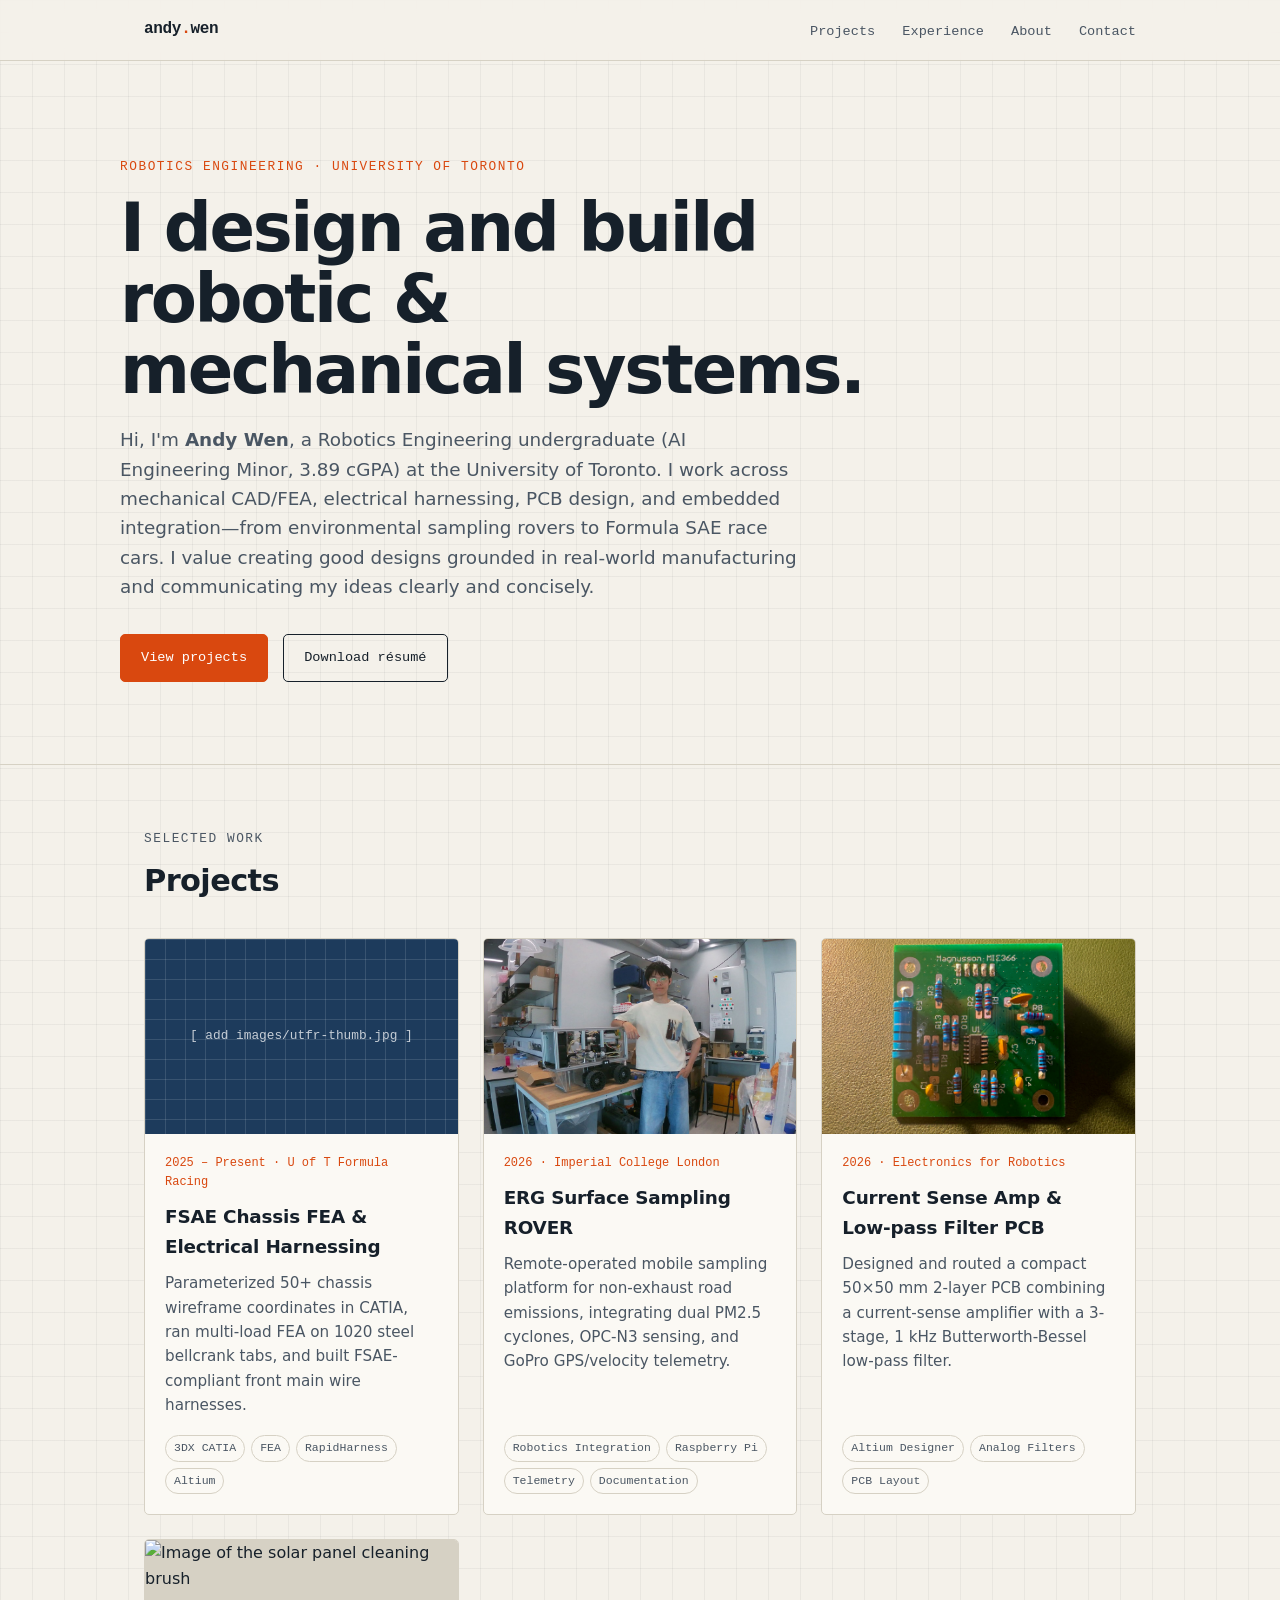
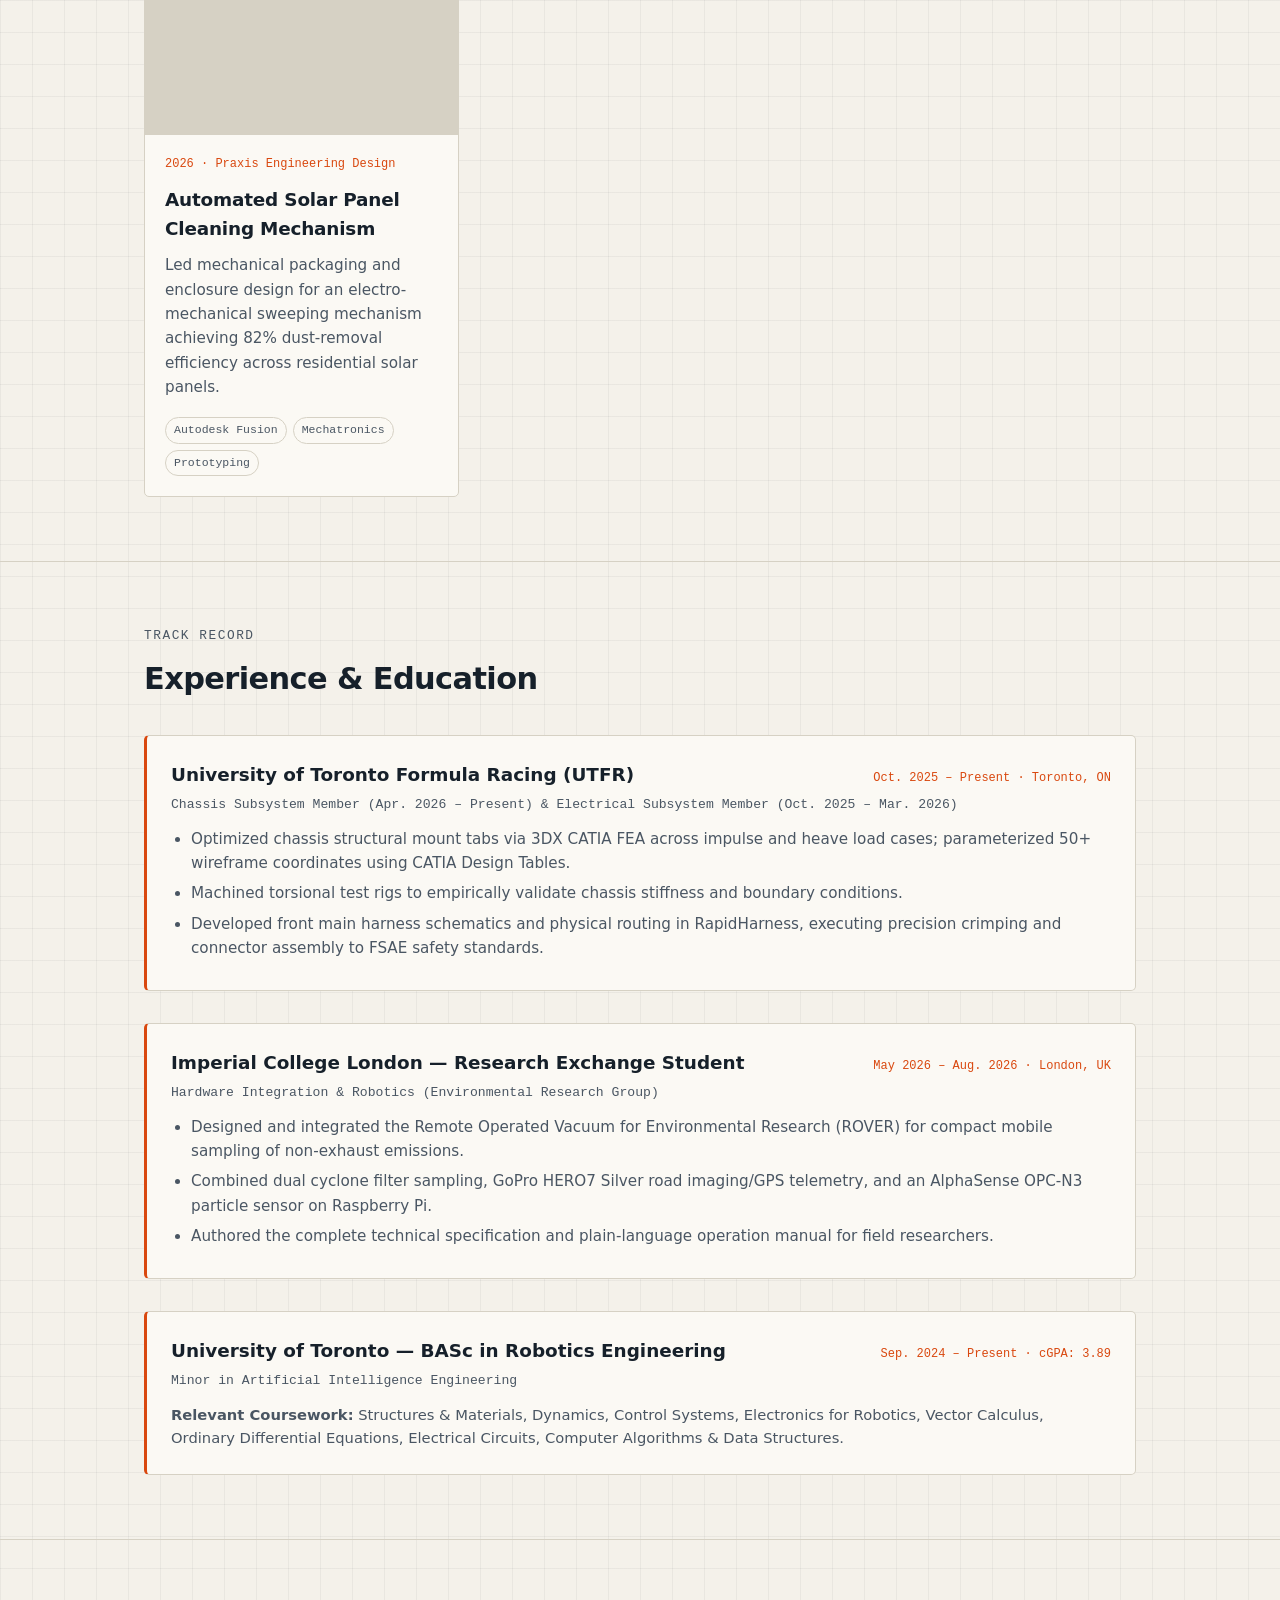
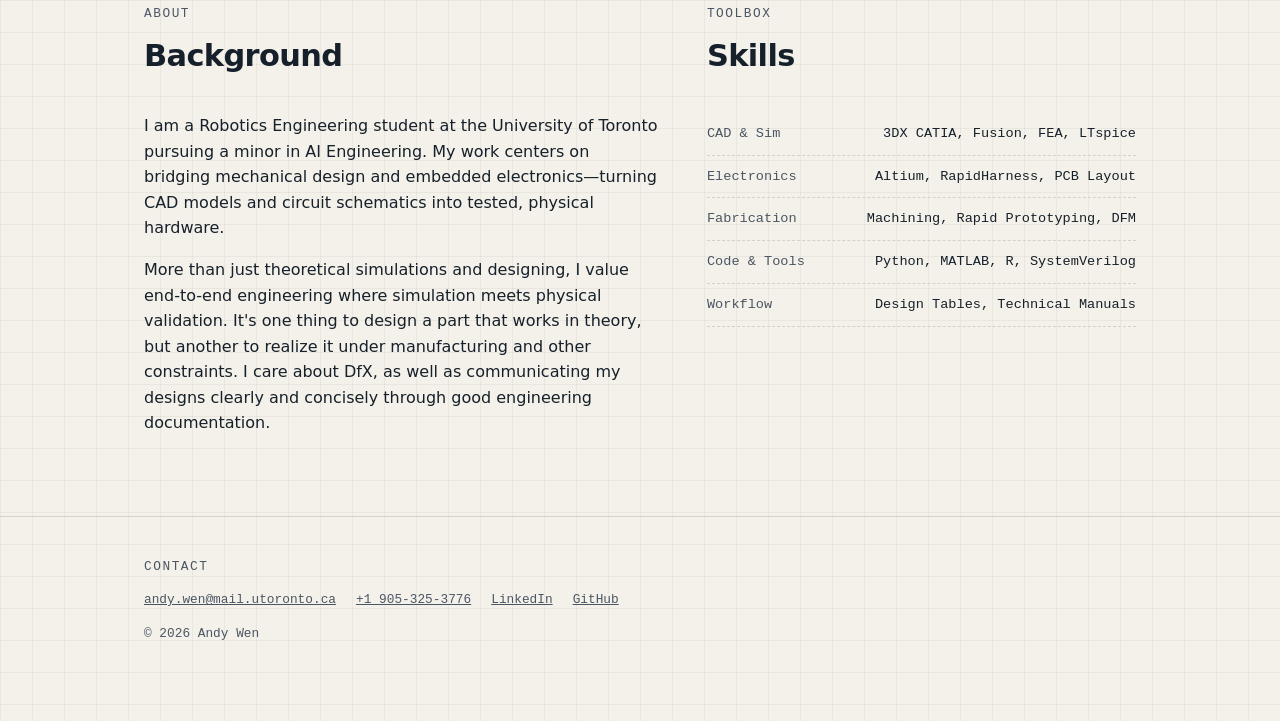
==== commit 69228ea1: "Replace placeholder with actual image for solar cleaner" ====
--- a/index.html
+++ b/index.html
@@ -93,7 +93,7 @@
         
         <!-- Project 4: Solar Panel Cleaner -->
         <a class="card" href="projects/solar-cleaner.html">
-          <div class="thumb placeholder">[ add images/solar-thumb.jpg ]</div>
+          <div class="thumb"><img src="media/solar/images/brush.jpg" alt="Image of the solar panel cleaning brush"></div>
           <div class="card-body">
             <span class="meta">2026 · Praxis Engineering Design</span>
             <h3>Automated Solar Panel Cleaning Mechanism</h3>
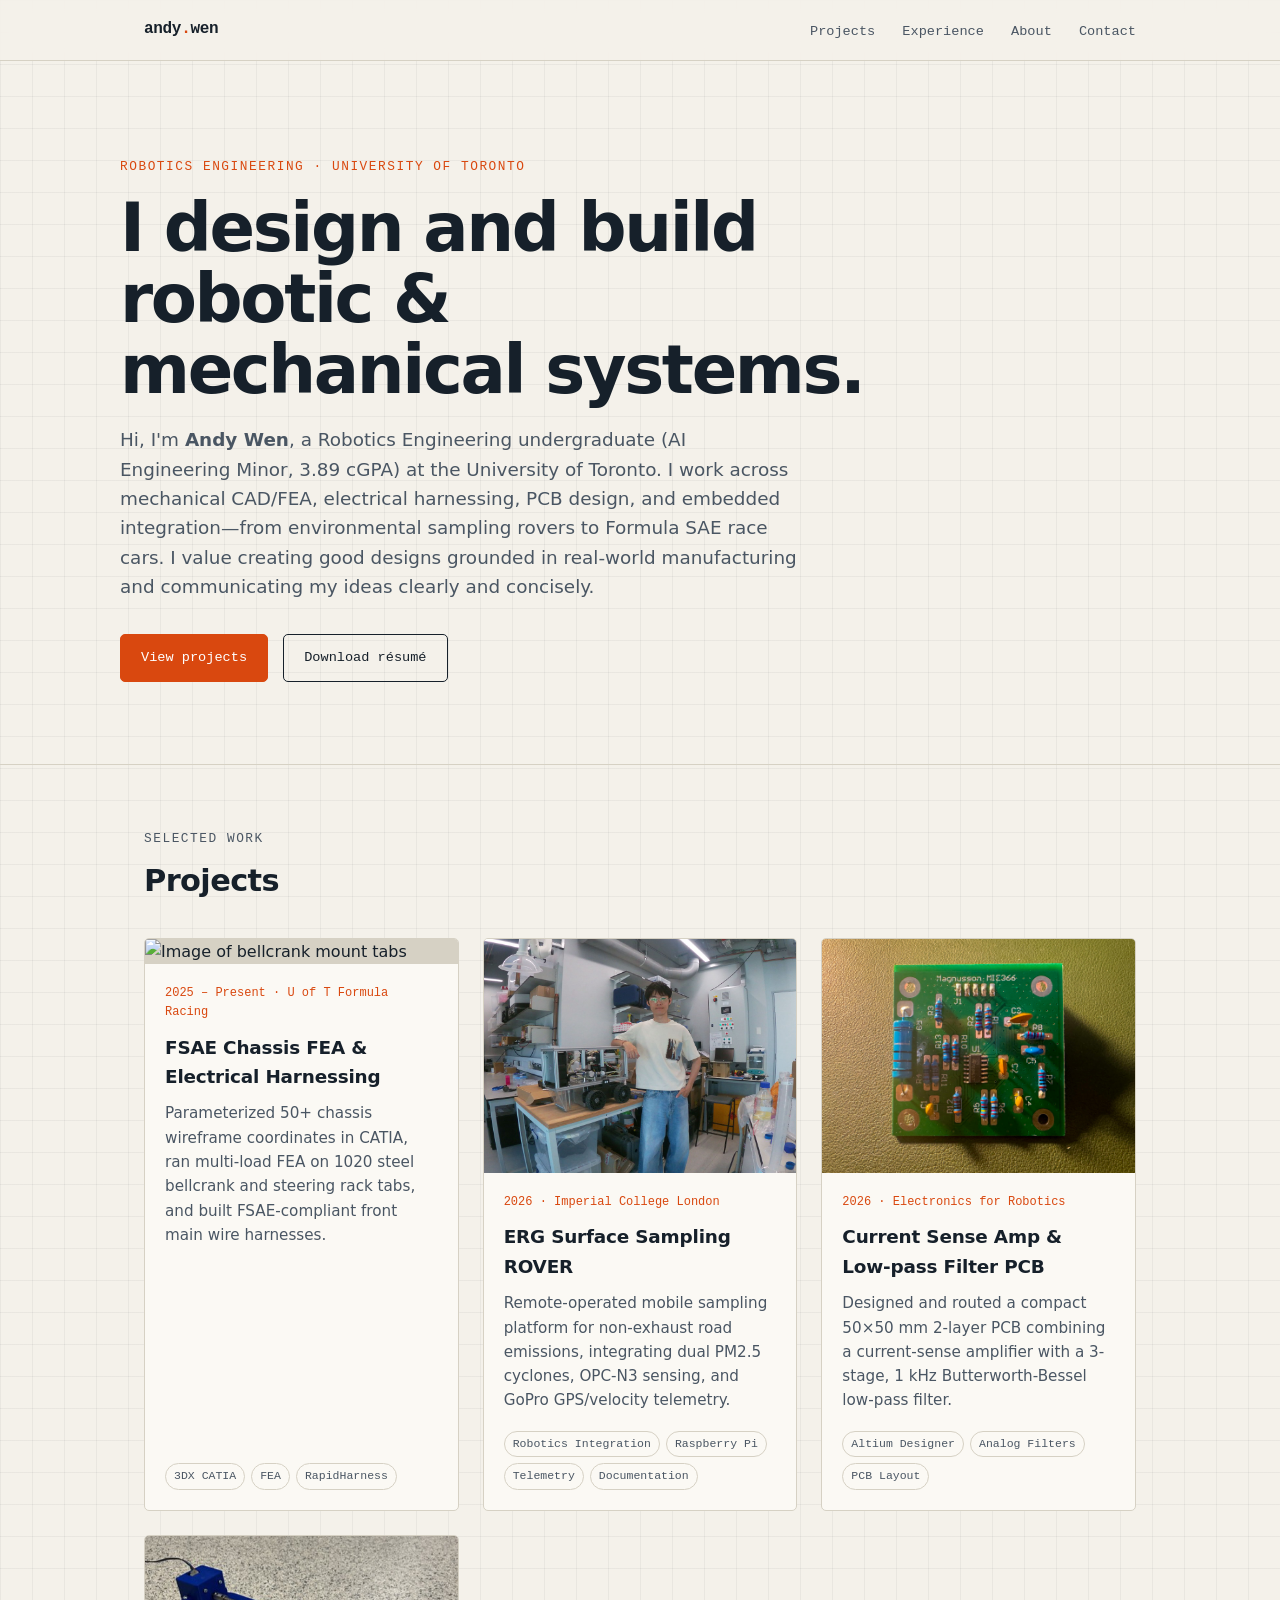
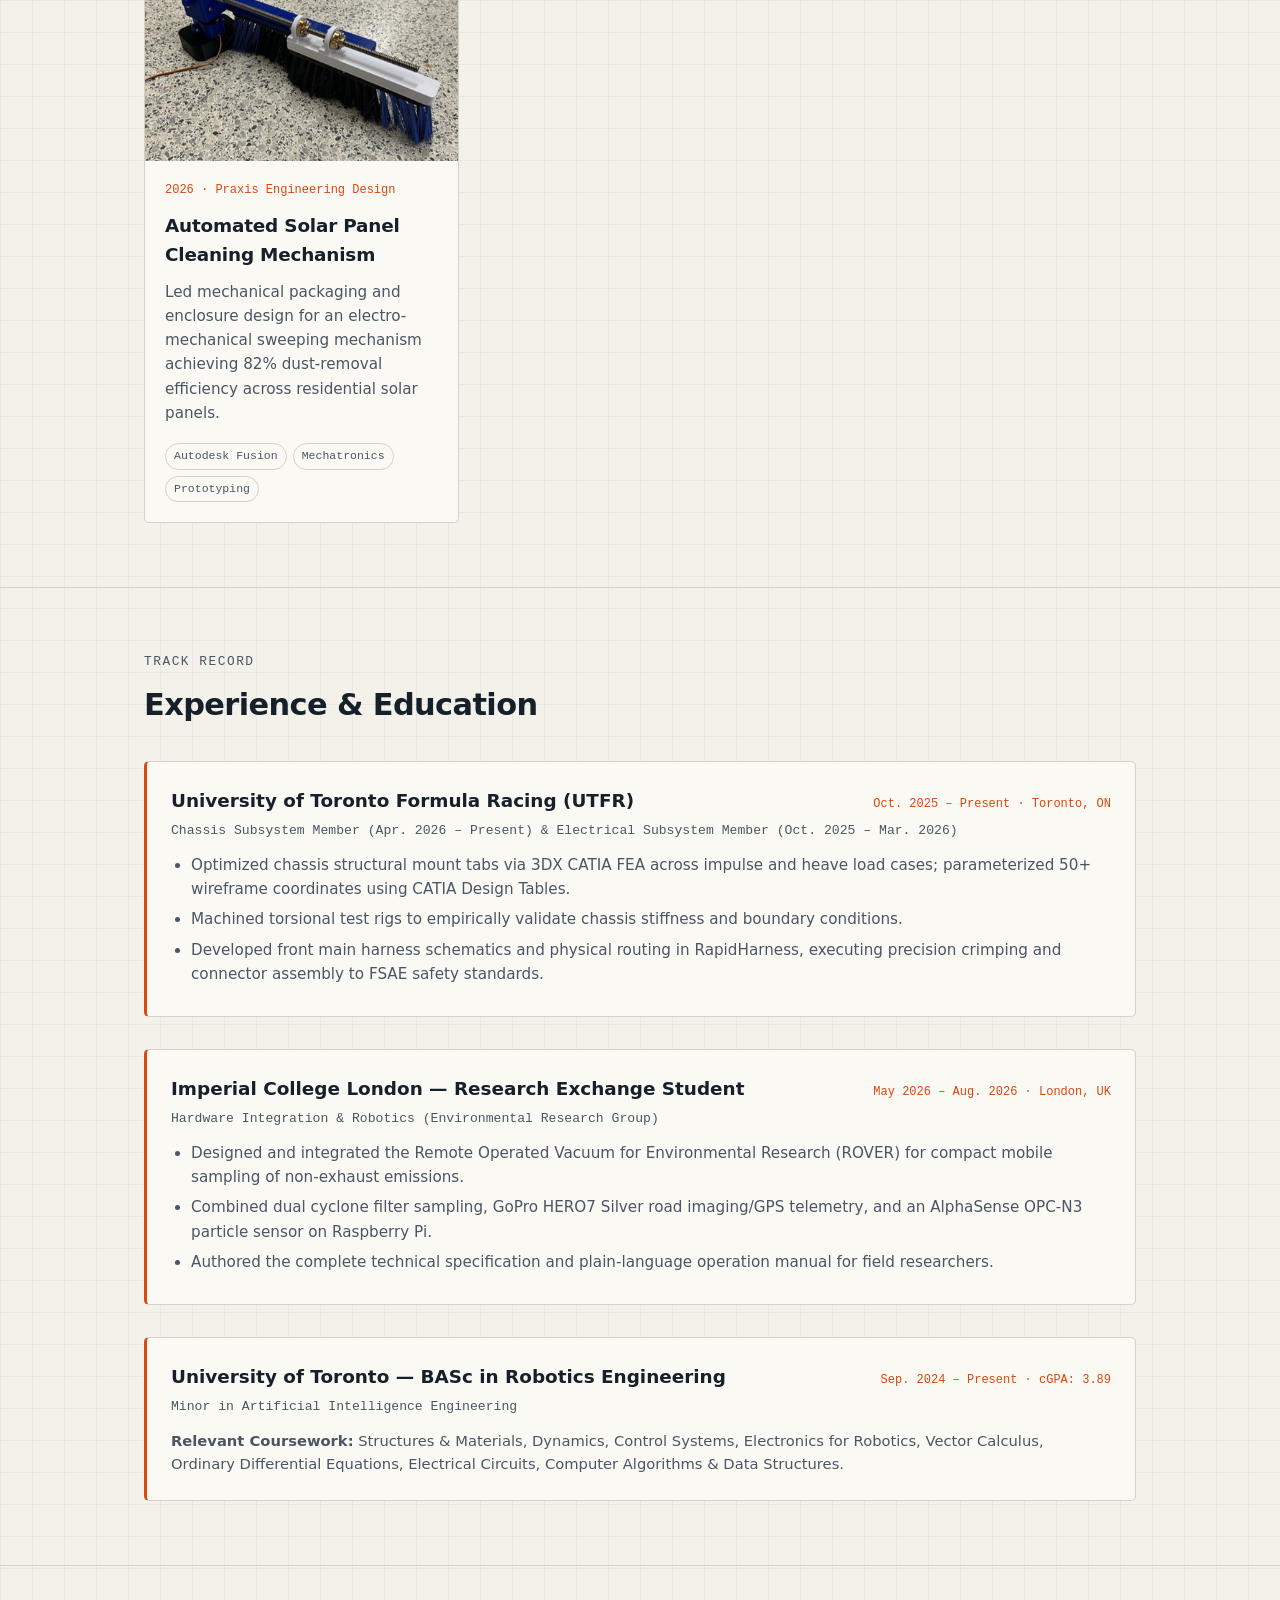
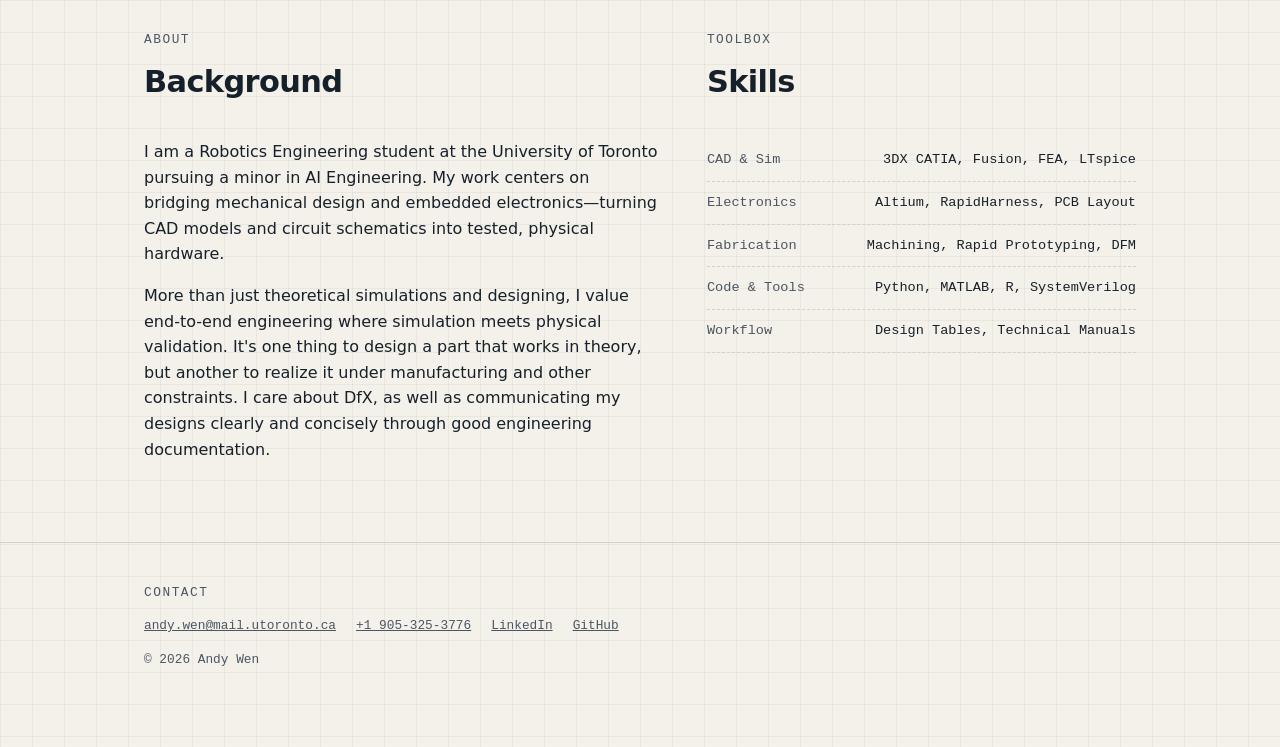
==== commit d30c7691: "Modify project details for UTFR Updated project description to include steering rack tabs." ====
--- a/index.html
+++ b/index.html
@@ -46,16 +46,15 @@
 
         <!-- Project 1: UTFR -->
         <a class="card" href="projects/utfr.html">
-          <div class="thumb placeholder">[ add images/utfr-thumb.jpg ]</div>
+          <div class="thumb"><img src="media/utfr/images/utfr-thumb.jpg" alt="Image of bellcrank mount tabs"></div>
           <div class="card-body">
             <span class="meta">2025 – Present · U of T Formula Racing</span>
             <h3>FSAE Chassis FEA &amp; Electrical Harnessing</h3>
-            <p>Parameterized 50+ chassis wireframe coordinates in CATIA, ran multi-load FEA on 1020 steel bellcrank tabs, and built FSAE-compliant front main wire harnesses.</p>
+            <p>Parameterized 50+ chassis wireframe coordinates in CATIA, ran multi-load FEA on 1020 steel bellcrank and steering rack tabs, and built FSAE-compliant front main wire harnesses.</p>
             <div class="tags">
               <span class="tag">3DX CATIA</span>
               <span class="tag">FEA</span>
               <span class="tag">RapidHarness</span>
-              <span class="tag">Altium</span>
             </div>
           </div>
         </a>
--- a/style.css
+++ b/style.css
@@ -105,9 +105,9 @@
 .card:hover { transform: translateY(-4px); border-color: var(--accent); box-shadow: 0 10px 30px -12px rgba(0,0,0,.25); }
 
 .thumb {
-  aspect-ratio: 16 / 10; background: var(--line); position: relative; overflow: hidden;
+  background: var(--line); position: relative; overflow: hidden;
 }
-.thumb img { width: 100%; height: 100%; object-fit: cover; }
+.thumb img { width: 100%; height: auto; object-fit: cover; }
 .thumb.placeholder {
   background:
     linear-gradient(rgba(255,255,255,.12) 1px, transparent 1px),
@@ -172,6 +172,7 @@
 .prose ul { color: var(--ink-soft); padding-left: 20px; }
 .prose li { margin-bottom: 8px; }
 .gallery { display: grid; grid-template-columns: repeat(auto-fill, minmax(260px, 1fr)); gap: 16px; margin: 24px 0; }
+.gallery img { width: 100%; height: auto; display: block; }
 figure { margin: 0; }
 figcaption { font-family: var(--mono); font-size: .75rem; color: var(--ink-soft); margin-top: 6px; }
 
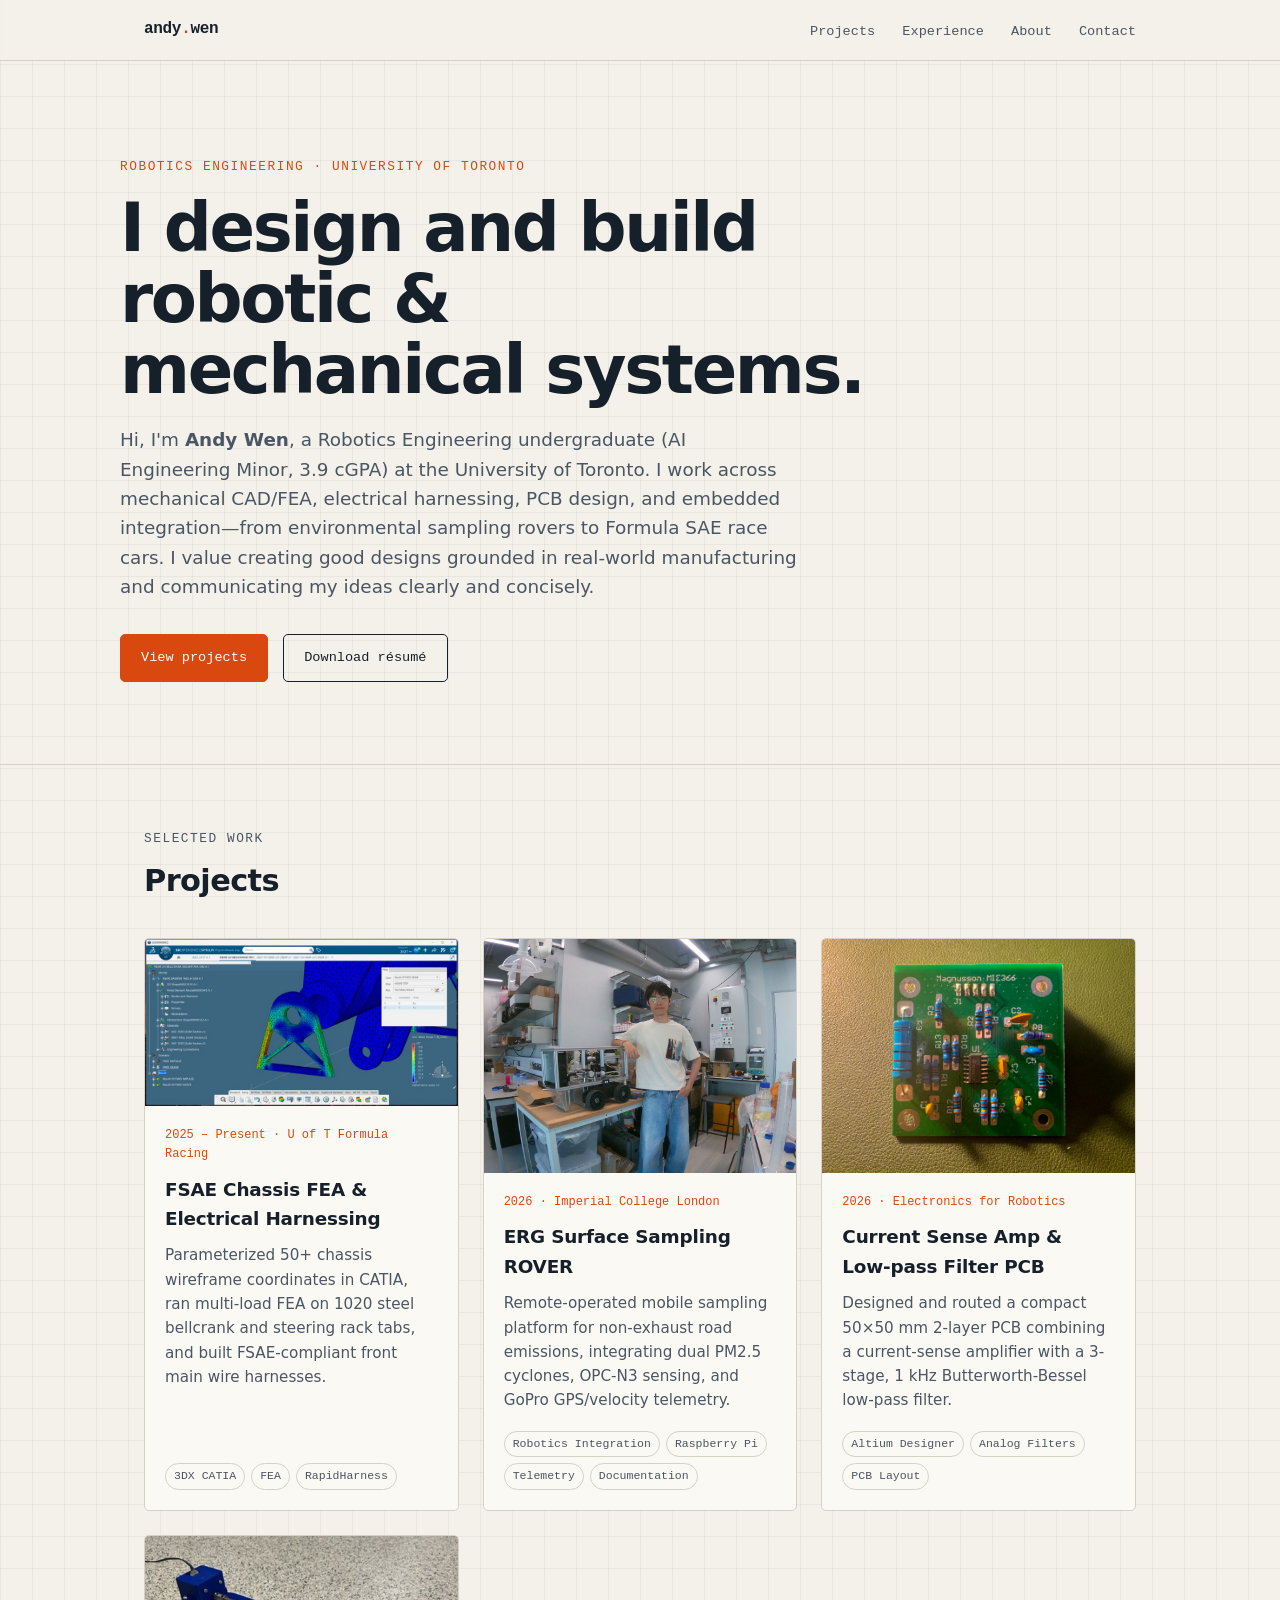
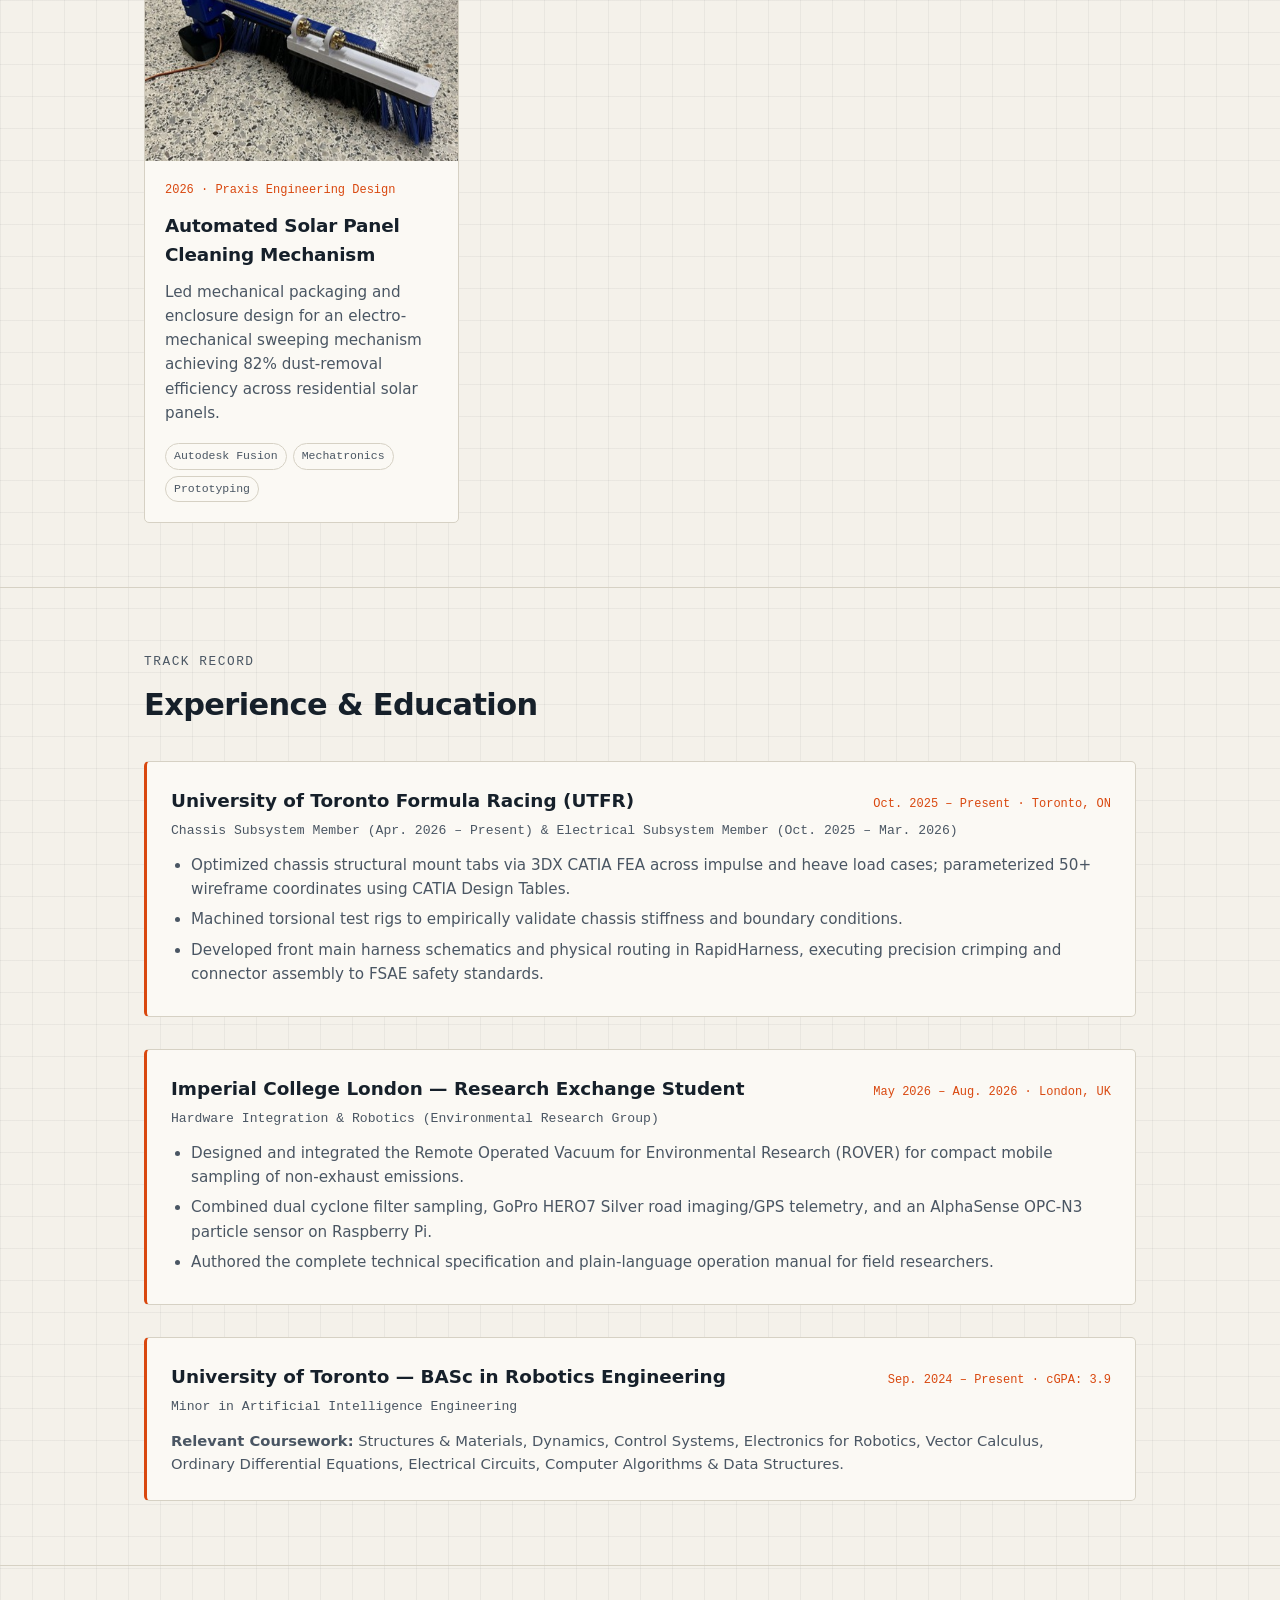
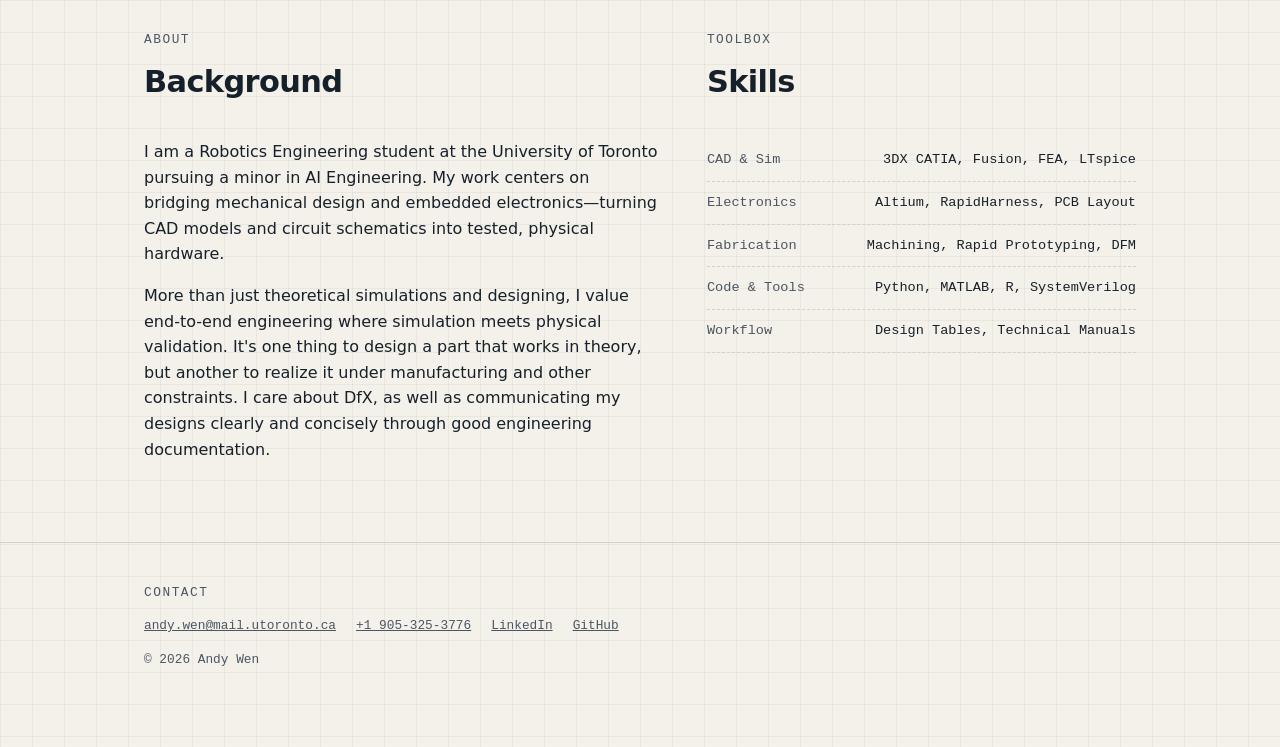
==== commit 3af44ab2: "Update cGPA from 3.89 to 3.9 in index.html" ====
--- a/index.html
+++ b/index.html
@@ -28,7 +28,7 @@
     <p class="eyebrow">Robotics Engineering · University of Toronto</p>
     <h1>I design and build robotic &amp; mechanical systems.</h1>
     <p class="lede">
-      Hi, I'm <strong>Andy Wen</strong>, a Robotics Engineering undergraduate (AI Engineering Minor, 3.89 cGPA) at the University of Toronto.
+      Hi, I'm <strong>Andy Wen</strong>, a Robotics Engineering undergraduate (AI Engineering Minor, 3.9 cGPA) at the University of Toronto.
       I work across mechanical CAD/FEA, electrical harnessing, PCB design, and embedded integration—from environmental sampling rovers to Formula SAE race cars.
       I value creating good designs grounded in real-world manufacturing and communicating my ideas clearly and concisely.
     </p>
@@ -145,7 +145,7 @@
         <div class="timeline-item">
           <div class="timeline-head">
             <h3>University of Toronto — BASc in Robotics Engineering</h3>
-            <span class="meta">Sep. 2024 – Present · cGPA: 3.89</span>
+            <span class="meta">Sep. 2024 – Present · cGPA: 3.9</span>
           </div>
           <p class="role-sub">Minor in Artificial Intelligence Engineering</p>
           <p class="coursework"><strong>Relevant Coursework:</strong> Structures &amp; Materials, Dynamics, Control Systems, Electronics for Robotics, Vector Calculus, Ordinary Differential Equations, Electrical Circuits, Computer Algorithms &amp; Data Structures.</p>
